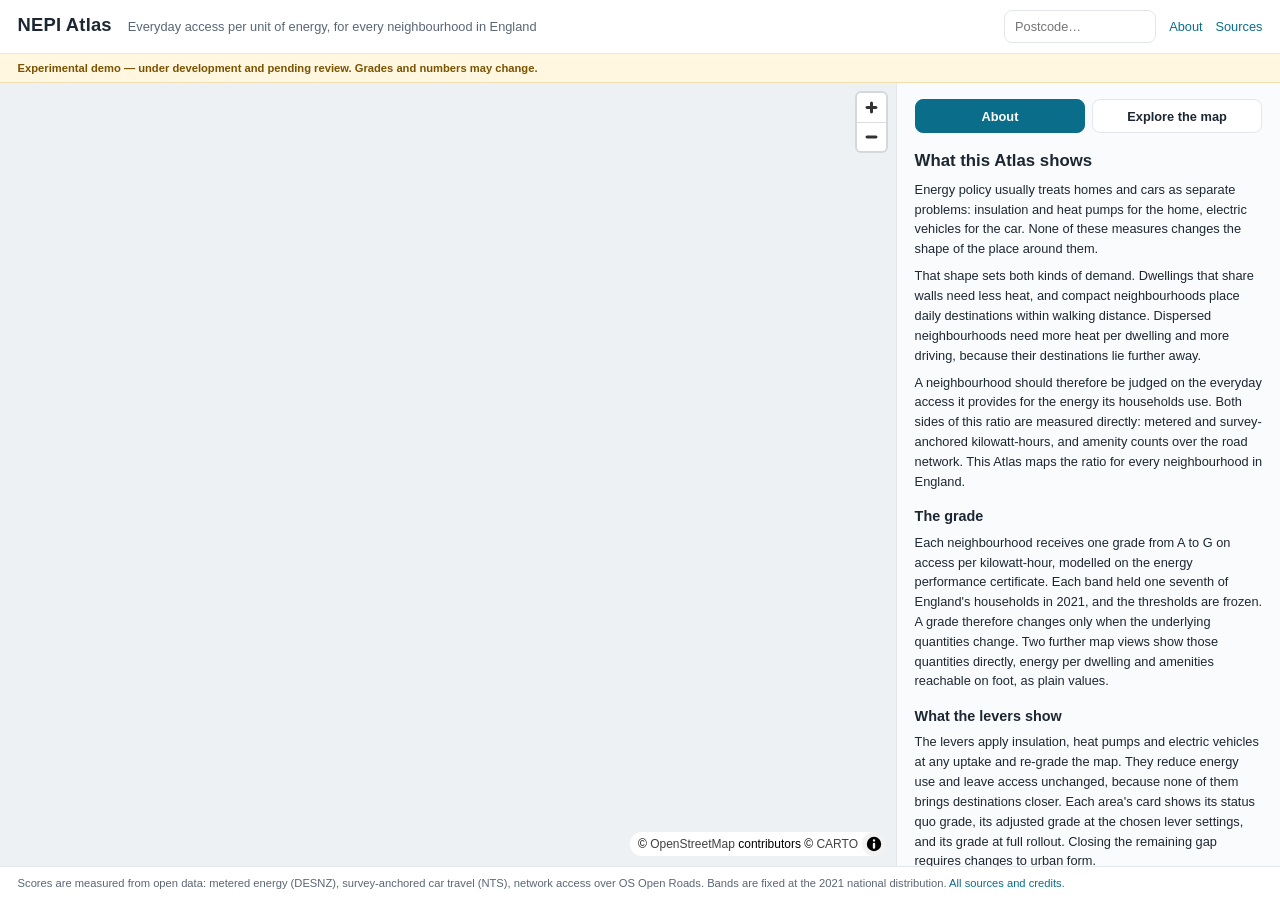
==== site/index.html @ 6de77045 "Rename docs/ to site/; update path references" ====
<!doctype html>
<html lang="en">
<head>
<meta charset="utf-8">
<meta name="viewport" content="width=device-width, initial-scale=1">
<!-- Soft-launch guard: remove at full launch (dissemination/launch_checklist.md) -->
<meta name="robots" content="noindex">
<title>NEPI Atlas — the energy productivity of England's neighbourhoods</title>
<link rel="stylesheet" href="vendor/maplibre-gl.css">
<link rel="stylesheet" href="style.css?v=7">
</head>
<body>
<header>
  <h1>NEPI Atlas</h1>
  <p class="tagline">Everyday access per unit of energy, for every neighbourhood in England</p>
  <nav>
    <input id="search" type="search" placeholder="Postcode…" autocomplete="postal-code" spellcheck="false">
    <a href="about.html" id="nav-about">About</a>
    <a href="sources.html">Sources</a>
  </nav>
</header>
<div class="banner">Experimental demo — under development and pending review. Grades and numbers may change.</div>

<main>
  <div id="map"></div>

  <aside id="panel">
    <div id="panel-tabs">
      <button data-mode="about">About</button>
      <button data-mode="explore">Explore the map</button>
    </div>
    <section id="aboutpane" hidden></section>
    <details id="intro" open>
      <summary>How to read this map</summary>
      <p>Every neighbourhood is graded from <b>A to G</b> on access per kilowatt-hour, the everyday access it provides for the energy its households use. Each band held one seventh of England's households in 2021, and the thresholds are frozen, so a grade changes only when the underlying quantities change.</p>
      <p>Click any area to see its grade and the quantities behind it. The levers apply insulation, heat pumps and electric vehicles at any uptake and re-grade the map. They change only energy use; access stays the same, because the levers do not move any destinations.</p>
    </details>
    <section id="national">
      <h2>England</h2>
      <p id="headline"></p>
      <div class="statrow">
        <div class="stat"><span id="n-median"></span><small id="n-median-sub"></small><label>median grade</label></div>
        <div class="stat"><span id="n-energy"></span><small id="n-energy-sub"></small><label>annual energy, homes + cars</label></div>
        <div class="stat stat-good"><span id="n-saving"></span><small id="n-saving-sub"></small><label>annual saving per household</label></div>
        <div class="stat stat-bad" title="Energy per household in detached-dominant areas against flat-dominant areas, at the current lever settings"><span id="n-lockin"></span><small id="n-lockin-sub"></small><label>annual morphological penalty per household</label></div>
      </div>
      <p class="note">All four tiles follow the lever settings below.</p>
      <h3>Rate letters, share of households</h3>
      <div class="bar" id="bar-current" title="Current"></div>
      <div class="bar" id="bar-potential" title="Full deployment"></div>
      <p class="barnote">Top: status quo. Bottom: full deployment of insulation, heat pumps and electric vehicles. Access does not change in either case.</p>
    </section>

    <section id="controls">
      <h3>Map view</h3>
      <div class="metrics">
        <button data-metric="rate" class="on">Rate</button>
        <button data-metric="energy">Energy</button>
        <button data-metric="access">Access</button>
      </div>
      <p class="note" id="viewdesc"></p>
      <div id="legend"></div>
      <p class="note legendnote" id="legendnote"></p>
      <div id="levers">
        <h3>Technology levers</h3>
        <label>Insulation <output id="o-uf">0%</output>
          <input type="range" id="uf" min="0" max="100" value="0"></label>
        <label>Heat pumps <output id="o-uh">0%</output>
          <input type="range" id="uh" min="0" max="100" value="0"></label>
        <label>Electric vehicles <output id="o-uv">0%</output>
          <input type="range" id="uv" min="0" max="100" value="0"></label>
        <div class="presets">
          <button data-preset="0,0,0">Today</button>
          <button data-preset="50,50,75">CCC 2040</button>
          <button data-preset="100,100,100">Full rollout</button>
        </div>
      </div>
    </section>

    <section id="card" hidden></section>
  </aside>
</main>

<footer>
  <p>Scores are measured from open data: metered energy (DESNZ), survey-anchored car travel (NTS), network access over OS Open Roads. Bands are fixed at the 2021 national distribution. <a href="sources.html">All sources and credits</a>.</p>
</footer>

<script src="vendor/maplibre-gl.js"></script>
<script src="vendor/pmtiles.js"></script>
<script src="app.js?v=18"></script>
</body>
</html>
---- site/vendor/maplibre-gl.css ----
.maplibregl-map{font:12px/20px Helvetica Neue,Arial,Helvetica,sans-serif;overflow:hidden;position:relative;-webkit-tap-highlight-color:rgb(0 0 0/0)}.maplibregl-canvas{left:0;position:absolute;top:0}.maplibregl-map:fullscreen{height:100%;width:100%}.maplibregl-ctrl-group button.maplibregl-ctrl-compass{touch-action:none}.maplibregl-canvas-container.maplibregl-interactive,.maplibregl-ctrl-group button.maplibregl-ctrl-compass{cursor:grab;-webkit-user-select:none;-moz-user-select:none;user-select:none}.maplibregl-canvas-container.maplibregl-interactive.maplibregl-track-pointer{cursor:pointer}.maplibregl-canvas-container.maplibregl-interactive:active,.maplibregl-ctrl-group button.maplibregl-ctrl-compass:active{cursor:grabbing}.maplibregl-canvas-container.maplibregl-touch-zoom-rotate,.maplibregl-canvas-container.maplibregl-touch-zoom-rotate .maplibregl-canvas{touch-action:pan-x pan-y}.maplibregl-canvas-container.maplibregl-touch-drag-pan,.maplibregl-canvas-container.maplibregl-touch-drag-pan .maplibregl-canvas{touch-action:pinch-zoom}.maplibregl-canvas-container.maplibregl-touch-zoom-rotate.maplibregl-touch-drag-pan,.maplibregl-canvas-container.maplibregl-touch-zoom-rotate.maplibregl-touch-drag-pan .maplibregl-canvas{touch-action:none}.maplibregl-canvas-container.maplibregl-touch-drag-pan.maplibregl-cooperative-gestures,.maplibregl-canvas-container.maplibregl-touch-drag-pan.maplibregl-cooperative-gestures .maplibregl-canvas{touch-action:pan-x pan-y}.maplibregl-ctrl-bottom-left,.maplibregl-ctrl-bottom-right,.maplibregl-ctrl-top-left,.maplibregl-ctrl-top-right{pointer-events:none;position:absolute;z-index:2}.maplibregl-ctrl-top-left{left:0;top:0}.maplibregl-ctrl-top-right{right:0;top:0}.maplibregl-ctrl-bottom-left{bottom:0;left:0}.maplibregl-ctrl-bottom-right{bottom:0;right:0}.maplibregl-ctrl{clear:both;pointer-events:auto;transform:translate(0)}.maplibregl-ctrl-top-left .maplibregl-ctrl{float:left;margin:10px 0 0 10px}.maplibregl-ctrl-top-right .maplibregl-ctrl{float:right;margin:10px 10px 0 0}.maplibregl-ctrl-bottom-left .maplibregl-ctrl{float:left;margin:0 0 10px 10px}.maplibregl-ctrl-bottom-right .maplibregl-ctrl{float:right;margin:0 10px 10px 0}.maplibregl-ctrl-group{background:#fff;border-radius:4px}.maplibregl-ctrl-group:not(:empty){box-shadow:0 0 0 2px rgba(0,0,0,.1)}@media (forced-colors:active){.maplibregl-ctrl-group:not(:empty){box-shadow:0 0 0 2px ButtonText}}.maplibregl-ctrl-group button{background-color:transparent;border:0;box-sizing:border-box;cursor:pointer;display:block;height:29px;outline:none;padding:0;width:29px}.maplibregl-ctrl-group button+button{border-top:1px solid #ddd}.maplibregl-ctrl button .maplibregl-ctrl-icon{background-position:50%;background-repeat:no-repeat;display:block;height:100%;width:100%}@media (forced-colors:active){.maplibregl-ctrl-icon{background-color:transparent}.maplibregl-ctrl-group button+button{border-top:1px solid ButtonText}}.maplibregl-ctrl button::-moz-focus-inner{border:0;padding:0}.maplibregl-ctrl-attrib-button:focus,.maplibregl-ctrl-group button:focus{box-shadow:0 0 2px 2px #0096ff}.maplibregl-ctrl button:disabled{cursor:not-allowed}.maplibregl-ctrl button:disabled .maplibregl-ctrl-icon{opacity:.25}.maplibregl-ctrl button:not(:disabled):hover{background-color:rgb(0 0 0/5%)}.maplibregl-ctrl-group button:focus:focus-visible{box-shadow:0 0 2px 2px #0096ff}.maplibregl-ctrl-group button:focus:not(:focus-visible){box-shadow:none}.maplibregl-ctrl-group button:focus:first-child{border-radius:4px 4px 0 0}.maplibregl-ctrl-group button:focus:last-child{border-radius:0 0 4px 4px}.maplibregl-ctrl-group button:focus:only-child{border-radius:inherit}.maplibregl-ctrl button.maplibregl-ctrl-zoom-out .maplibregl-ctrl-icon{background-image:url("data:image/svg+xml;charset=utf-8,%3Csvg xmlns='http://www.w3.org/2000/svg' width='29' height='29' fill='%23333' viewBox='0 0 29 29'%3E%3Cpath d='M10 13c-.75 0-1.5.75-1.5 1.5S9.25 16 10 16h9c.75 0 1.5-.75 1.5-1.5S19.75 13 19 13z'/%3E%3C/svg%3E")}.maplibregl-ctrl button.maplibregl-ctrl-zoom-in .maplibregl-ctrl-icon{background-image:url("data:image/svg+xml;charset=utf-8,%3Csvg xmlns='http://www.w3.org/2000/svg' width='29' height='29' fill='%23333' viewBox='0 0 29 29'%3E%3Cpath d='M14.5 8.5c-.75 0-1.5.75-1.5 1.5v3h-3c-.75 0-1.5.75-1.5 1.5S9.25 16 10 16h3v3c0 .75.75 1.5 1.5 1.5S16 19.75 16 19v-3h3c.75 0 1.5-.75 1.5-1.5S19.75 13 19 13h-3v-3c0-.75-.75-1.5-1.5-1.5'/%3E%3C/svg%3E")}@media (forced-colors:active){.maplibregl-ctrl button.maplibregl-ctrl-zoom-out .maplibregl-ctrl-icon{background-image:url("data:image/svg+xml;charset=utf-8,%3Csvg xmlns='http://www.w3.org/2000/svg' width='29' height='29' fill='%23fff' viewBox='0 0 29 29'%3E%3Cpath d='M10 13c-.75 0-1.5.75-1.5 1.5S9.25 16 10 16h9c.75 0 1.5-.75 1.5-1.5S19.75 13 19 13z'/%3E%3C/svg%3E")}.maplibregl-ctrl button.maplibregl-ctrl-zoom-in .maplibregl-ctrl-icon{background-image:url("data:image/svg+xml;charset=utf-8,%3Csvg xmlns='http://www.w3.org/2000/svg' width='29' height='29' fill='%23fff' viewBox='0 0 29 29'%3E%3Cpath d='M14.5 8.5c-.75 0-1.5.75-1.5 1.5v3h-3c-.75 0-1.5.75-1.5 1.5S9.25 16 10 16h3v3c0 .75.75 1.5 1.5 1.5S16 19.75 16 19v-3h3c.75 0 1.5-.75 1.5-1.5S19.75 13 19 13h-3v-3c0-.75-.75-1.5-1.5-1.5'/%3E%3C/svg%3E")}}@media (forced-colors:active) and (prefers-color-scheme:light){.maplibregl-ctrl button.maplibregl-ctrl-zoom-out .maplibregl-ctrl-icon{background-image:url("data:image/svg+xml;charset=utf-8,%3Csvg xmlns='http://www.w3.org/2000/svg' width='29' height='29' viewBox='0 0 29 29'%3E%3Cpath d='M10 13c-.75 0-1.5.75-1.5 1.5S9.25 16 10 16h9c.75 0 1.5-.75 1.5-1.5S19.75 13 19 13z'/%3E%3C/svg%3E")}.maplibregl-ctrl button.maplibregl-ctrl-zoom-in .maplibregl-ctrl-icon{background-image:url("data:image/svg+xml;charset=utf-8,%3Csvg xmlns='http://www.w3.org/2000/svg' width='29' height='29' viewBox='0 0 29 29'%3E%3Cpath d='M14.5 8.5c-.75 0-1.5.75-1.5 1.5v3h-3c-.75 0-1.5.75-1.5 1.5S9.25 16 10 16h3v3c0 .75.75 1.5 1.5 1.5S16 19.75 16 19v-3h3c.75 0 1.5-.75 1.5-1.5S19.75 13 19 13h-3v-3c0-.75-.75-1.5-1.5-1.5'/%3E%3C/svg%3E")}}.maplibregl-ctrl button.maplibregl-ctrl-fullscreen .maplibregl-ctrl-icon{background-image:url("data:image/svg+xml;charset=utf-8,%3Csvg xmlns='http://www.w3.org/2000/svg' width='29' height='29' fill='%23333' viewBox='0 0 29 29'%3E%3Cpath d='M24 16v5.5c0 1.75-.75 2.5-2.5 2.5H16v-1l3-1.5-4-5.5 1-1 5.5 4 1.5-3zM6 16l1.5 3 5.5-4 1 1-4 5.5 3 1.5v1H7.5C5.75 24 5 23.25 5 21.5V16zm7-11v1l-3 1.5 4 5.5-1 1-5.5-4L6 13H5V7.5C5 5.75 5.75 5 7.5 5zm11 2.5c0-1.75-.75-2.5-2.5-2.5H16v1l3 1.5-4 5.5 1 1 5.5-4 1.5 3h1z'/%3E%3C/svg%3E")}.maplibregl-ctrl button.maplibregl-ctrl-shrink .maplibregl-ctrl-icon{background-image:url("data:image/svg+xml;charset=utf-8,%3Csvg xmlns='http://www.w3.org/2000/svg' width='29' height='29' viewBox='0 0 29 29'%3E%3Cpath d='M18.5 16c-1.75 0-2.5.75-2.5 2.5V24h1l1.5-3 5.5 4 1-1-4-5.5 3-1.5v-1zM13 18.5c0-1.75-.75-2.5-2.5-2.5H5v1l3 1.5L4 24l1 1 5.5-4 1.5 3h1zm3-8c0 1.75.75 2.5 2.5 2.5H24v-1l-3-1.5L25 5l-1-1-5.5 4L17 5h-1zM10.5 13c1.75 0 2.5-.75 2.5-2.5V5h-1l-1.5 3L5 4 4 5l4 5.5L5 12v1z'/%3E%3C/svg%3E")}@media (forced-colors:active){.maplibregl-ctrl button.maplibregl-ctrl-fullscreen .maplibregl-ctrl-icon{background-image:url("data:image/svg+xml;charset=utf-8,%3Csvg xmlns='http://www.w3.org/2000/svg' width='29' height='29' fill='%23fff' viewBox='0 0 29 29'%3E%3Cpath d='M24 16v5.5c0 1.75-.75 2.5-2.5 2.5H16v-1l3-1.5-4-5.5 1-1 5.5 4 1.5-3zM6 16l1.5 3 5.5-4 1 1-4 5.5 3 1.5v1H7.5C5.75 24 5 23.25 5 21.5V16zm7-11v1l-3 1.5 4 5.5-1 1-5.5-4L6 13H5V7.5C5 5.75 5.75 5 7.5 5zm11 2.5c0-1.75-.75-2.5-2.5-2.5H16v1l3 1.5-4 5.5 1 1 5.5-4 1.5 3h1z'/%3E%3C/svg%3E")}.maplibregl-ctrl button.maplibregl-ctrl-shrink .maplibregl-ctrl-icon{background-image:url("data:image/svg+xml;charset=utf-8,%3Csvg xmlns='http://www.w3.org/2000/svg' width='29' height='29' fill='%23fff' viewBox='0 0 29 29'%3E%3Cpath d='M18.5 16c-1.75 0-2.5.75-2.5 2.5V24h1l1.5-3 5.5 4 1-1-4-5.5 3-1.5v-1zM13 18.5c0-1.75-.75-2.5-2.5-2.5H5v1l3 1.5L4 24l1 1 5.5-4 1.5 3h1zm3-8c0 1.75.75 2.5 2.5 2.5H24v-1l-3-1.5L25 5l-1-1-5.5 4L17 5h-1zM10.5 13c1.75 0 2.5-.75 2.5-2.5V5h-1l-1.5 3L5 4 4 5l4 5.5L5 12v1z'/%3E%3C/svg%3E")}}@media (forced-colors:active) and (prefers-color-scheme:light){.maplibregl-ctrl button.maplibregl-ctrl-fullscreen .maplibregl-ctrl-icon{background-image:url("data:image/svg+xml;charset=utf-8,%3Csvg xmlns='http://www.w3.org/2000/svg' width='29' height='29' viewBox='0 0 29 29'%3E%3Cpath d='M24 16v5.5c0 1.75-.75 2.5-2.5 2.5H16v-1l3-1.5-4-5.5 1-1 5.5 4 1.5-3zM6 16l1.5 3 5.5-4 1 1-4 5.5 3 1.5v1H7.5C5.75 24 5 23.25 5 21.5V16zm7-11v1l-3 1.5 4 5.5-1 1-5.5-4L6 13H5V7.5C5 5.75 5.75 5 7.5 5zm11 2.5c0-1.75-.75-2.5-2.5-2.5H16v1l3 1.5-4 5.5 1 1 5.5-4 1.5 3h1z'/%3E%3C/svg%3E")}.maplibregl-ctrl button.maplibregl-ctrl-shrink .maplibregl-ctrl-icon{background-image:url("data:image/svg+xml;charset=utf-8,%3Csvg xmlns='http://www.w3.org/2000/svg' width='29' height='29' viewBox='0 0 29 29'%3E%3Cpath d='M18.5 16c-1.75 0-2.5.75-2.5 2.5V24h1l1.5-3 5.5 4 1-1-4-5.5 3-1.5v-1zM13 18.5c0-1.75-.75-2.5-2.5-2.5H5v1l3 1.5L4 24l1 1 5.5-4 1.5 3h1zm3-8c0 1.75.75 2.5 2.5 2.5H24v-1l-3-1.5L25 5l-1-1-5.5 4L17 5h-1zM10.5 13c1.75 0 2.5-.75 2.5-2.5V5h-1l-1.5 3L5 4 4 5l4 5.5L5 12v1z'/%3E%3C/svg%3E")}}.maplibregl-ctrl button.maplibregl-ctrl-compass .maplibregl-ctrl-icon{background-image:url("data:image/svg+xml;charset=utf-8,%3Csvg xmlns='http://www.w3.org/2000/svg' width='29' height='29' fill='%23333' viewBox='0 0 29 29'%3E%3Cpath d='m10.5 14 4-8 4 8z'/%3E%3Cpath fill='%23ccc' d='m10.5 16 4 8 4-8z'/%3E%3C/svg%3E")}@media (forced-colors:active){.maplibregl-ctrl button.maplibregl-ctrl-compass .maplibregl-ctrl-icon{background-image:url("data:image/svg+xml;charset=utf-8,%3Csvg xmlns='http://www.w3.org/2000/svg' width='29' height='29' fill='%23fff' viewBox='0 0 29 29'%3E%3Cpath d='m10.5 14 4-8 4 8z'/%3E%3Cpath fill='%23ccc' d='m10.5 16 4 8 4-8z'/%3E%3C/svg%3E")}}@media (forced-colors:active) and (prefers-color-scheme:light){.maplibregl-ctrl button.maplibregl-ctrl-compass .maplibregl-ctrl-icon{background-image:url("data:image/svg+xml;charset=utf-8,%3Csvg xmlns='http://www.w3.org/2000/svg' width='29' height='29' viewBox='0 0 29 29'%3E%3Cpath d='m10.5 14 4-8 4 8z'/%3E%3Cpath fill='%23ccc' d='m10.5 16 4 8 4-8z'/%3E%3C/svg%3E")}}.maplibregl-ctrl button.maplibregl-ctrl-terrain .maplibregl-ctrl-icon{background-image:url("data:image/svg+xml;charset=utf-8,%3Csvg xmlns='http://www.w3.org/2000/svg' width='22' height='22' fill='%23333' viewBox='0 0 22 22'%3E%3Cpath d='m1.754 13.406 4.453-4.851 3.09 3.09 3.281 3.277.969-.969-3.309-3.312 3.844-4.121 6.148 6.886h1.082v-.855l-7.207-8.07-4.84 5.187L6.169 6.57l-5.48 5.965v.871ZM.688 16.844h20.625v1.375H.688Zm0 0'/%3E%3C/svg%3E")}.maplibregl-ctrl button.maplibregl-ctrl-terrain-enabled .maplibregl-ctrl-icon{background-image:url("data:image/svg+xml;charset=utf-8,%3Csvg xmlns='http://www.w3.org/2000/svg' width='22' height='22' fill='%2333b5e5' viewBox='0 0 22 22'%3E%3Cpath d='m1.754 13.406 4.453-4.851 3.09 3.09 3.281 3.277.969-.969-3.309-3.312 3.844-4.121 6.148 6.886h1.082v-.855l-7.207-8.07-4.84 5.187L6.169 6.57l-5.48 5.965v.871ZM.688 16.844h20.625v1.375H.688Zm0 0'/%3E%3C/svg%3E")}.maplibregl-ctrl button.maplibregl-ctrl-geolocate .maplibregl-ctrl-icon{background-image:url("data:image/svg+xml;charset=utf-8,%3Csvg xmlns='http://www.w3.org/2000/svg' width='29' height='29' fill='%23333' viewBox='0 0 20 20'%3E%3Cpath d='M10 4C9 4 9 5 9 5v.1A5 5 0 0 0 5.1 9H5s-1 0-1 1 1 1 1 1h.1A5 5 0 0 0 9 14.9v.1s0 1 1 1 1-1 1-1v-.1a5 5 0 0 0 3.9-3.9h.1s1 0 1-1-1-1-1-1h-.1A5 5 0 0 0 11 5.1V5s0-1-1-1m0 2.5a3.5 3.5 0 1 1 0 7 3.5 3.5 0 1 1 0-7'/%3E%3Ccircle cx='10' cy='10' r='2'/%3E%3C/svg%3E")}.maplibregl-ctrl button.maplibregl-ctrl-geolocate:disabled .maplibregl-ctrl-icon{background-image:url("data:image/svg+xml;charset=utf-8,%3Csvg xmlns='http://www.w3.org/2000/svg' width='29' height='29' fill='%23aaa' viewBox='0 0 20 20'%3E%3Cpath d='M10 4C9 4 9 5 9 5v.1A5 5 0 0 0 5.1 9H5s-1 0-1 1 1 1 1 1h.1A5 5 0 0 0 9 14.9v.1s0 1 1 1 1-1 1-1v-.1a5 5 0 0 0 3.9-3.9h.1s1 0 1-1-1-1-1-1h-.1A5 5 0 0 0 11 5.1V5s0-1-1-1m0 2.5a3.5 3.5 0 1 1 0 7 3.5 3.5 0 1 1 0-7'/%3E%3Ccircle cx='10' cy='10' r='2'/%3E%3Cpath fill='red' d='m14 5 1 1-9 9-1-1z'/%3E%3C/svg%3E")}.maplibregl-ctrl button.maplibregl-ctrl-geolocate.maplibregl-ctrl-geolocate-active .maplibregl-ctrl-icon{background-image:url("data:image/svg+xml;charset=utf-8,%3Csvg xmlns='http://www.w3.org/2000/svg' width='29' height='29' fill='%2333b5e5' viewBox='0 0 20 20'%3E%3Cpath d='M10 4C9 4 9 5 9 5v.1A5 5 0 0 0 5.1 9H5s-1 0-1 1 1 1 1 1h.1A5 5 0 0 0 9 14.9v.1s0 1 1 1 1-1 1-1v-.1a5 5 0 0 0 3.9-3.9h.1s1 0 1-1-1-1-1-1h-.1A5 5 0 0 0 11 5.1V5s0-1-1-1m0 2.5a3.5 3.5 0 1 1 0 7 3.5 3.5 0 1 1 0-7'/%3E%3Ccircle cx='10' cy='10' r='2'/%3E%3C/svg%3E")}.maplibregl-ctrl button.maplibregl-ctrl-geolocate.maplibregl-ctrl-geolocate-active-error .maplibregl-ctrl-icon{background-image:url("data:image/svg+xml;charset=utf-8,%3Csvg xmlns='http://www.w3.org/2000/svg' width='29' height='29' fill='%23e58978' viewBox='0 0 20 20'%3E%3Cpath d='M10 4C9 4 9 5 9 5v.1A5 5 0 0 0 5.1 9H5s-1 0-1 1 1 1 1 1h.1A5 5 0 0 0 9 14.9v.1s0 1 1 1 1-1 1-1v-.1a5 5 0 0 0 3.9-3.9h.1s1 0 1-1-1-1-1-1h-.1A5 5 0 0 0 11 5.1V5s0-1-1-1m0 2.5a3.5 3.5 0 1 1 0 7 3.5 3.5 0 1 1 0-7'/%3E%3Ccircle cx='10' cy='10' r='2'/%3E%3C/svg%3E")}.maplibregl-ctrl button.maplibregl-ctrl-geolocate.maplibregl-ctrl-geolocate-background .maplibregl-ctrl-icon{background-image:url("data:image/svg+xml;charset=utf-8,%3Csvg xmlns='http://www.w3.org/2000/svg' width='29' height='29' fill='%2333b5e5' viewBox='0 0 20 20'%3E%3Cpath d='M10 4C9 4 9 5 9 5v.1A5 5 0 0 0 5.1 9H5s-1 0-1 1 1 1 1 1h.1A5 5 0 0 0 9 14.9v.1s0 1 1 1 1-1 1-1v-.1a5 5 0 0 0 3.9-3.9h.1s1 0 1-1-1-1-1-1h-.1A5 5 0 0 0 11 5.1V5s0-1-1-1m0 2.5a3.5 3.5 0 1 1 0 7 3.5 3.5 0 1 1 0-7'/%3E%3C/svg%3E")}.maplibregl-ctrl button.maplibregl-ctrl-geolocate.maplibregl-ctrl-geolocate-background-error .maplibregl-ctrl-icon{background-image:url("data:image/svg+xml;charset=utf-8,%3Csvg xmlns='http://www.w3.org/2000/svg' width='29' height='29' fill='%23e54e33' viewBox='0 0 20 20'%3E%3Cpath d='M10 4C9 4 9 5 9 5v.1A5 5 0 0 0 5.1 9H5s-1 0-1 1 1 1 1 1h.1A5 5 0 0 0 9 14.9v.1s0 1 1 1 1-1 1-1v-.1a5 5 0 0 0 3.9-3.9h.1s1 0 1-1-1-1-1-1h-.1A5 5 0 0 0 11 5.1V5s0-1-1-1m0 2.5a3.5 3.5 0 1 1 0 7 3.5 3.5 0 1 1 0-7'/%3E%3C/svg%3E")}.maplibregl-ctrl button.maplibregl-ctrl-geolocate.maplibregl-ctrl-geolocate-waiting .maplibregl-ctrl-icon{animation:maplibregl-spin 2s linear infinite}@media (forced-colors:active){.maplibregl-ctrl button.maplibregl-ctrl-geolocate .maplibregl-ctrl-icon{background-image:url("data:image/svg+xml;charset=utf-8,%3Csvg xmlns='http://www.w3.org/2000/svg' width='29' height='29' fill='%23fff' viewBox='0 0 20 20'%3E%3Cpath d='M10 4C9 4 9 5 9 5v.1A5 5 0 0 0 5.1 9H5s-1 0-1 1 1 1 1 1h.1A5 5 0 0 0 9 14.9v.1s0 1 1 1 1-1 1-1v-.1a5 5 0 0 0 3.9-3.9h.1s1 0 1-1-1-1-1-1h-.1A5 5 0 0 0 11 5.1V5s0-1-1-1m0 2.5a3.5 3.5 0 1 1 0 7 3.5 3.5 0 1 1 0-7'/%3E%3Ccircle cx='10' cy='10' r='2'/%3E%3C/svg%3E")}.maplibregl-ctrl button.maplibregl-ctrl-geolocate:disabled .maplibregl-ctrl-icon{background-image:url("data:image/svg+xml;charset=utf-8,%3Csvg xmlns='http://www.w3.org/2000/svg' width='29' height='29' fill='%23999' viewBox='0 0 20 20'%3E%3Cpath d='M10 4C9 4 9 5 9 5v.1A5 5 0 0 0 5.1 9H5s-1 0-1 1 1 1 1 1h.1A5 5 0 0 0 9 14.9v.1s0 1 1 1 1-1 1-1v-.1a5 5 0 0 0 3.9-3.9h.1s1 0 1-1-1-1-1-1h-.1A5 5 0 0 0 11 5.1V5s0-1-1-1m0 2.5a3.5 3.5 0 1 1 0 7 3.5 3.5 0 1 1 0-7'/%3E%3Ccircle cx='10' cy='10' r='2'/%3E%3Cpath fill='red' d='m14 5 1 1-9 9-1-1z'/%3E%3C/svg%3E")}.maplibregl-ctrl button.maplibregl-ctrl-geolocate.maplibregl-ctrl-geolocate-active .maplibregl-ctrl-icon{background-image:url("data:image/svg+xml;charset=utf-8,%3Csvg xmlns='http://www.w3.org/2000/svg' width='29' height='29' fill='%2333b5e5' viewBox='0 0 20 20'%3E%3Cpath d='M10 4C9 4 9 5 9 5v.1A5 5 0 0 0 5.1 9H5s-1 0-1 1 1 1 1 1h.1A5 5 0 0 0 9 14.9v.1s0 1 1 1 1-1 1-1v-.1a5 5 0 0 0 3.9-3.9h.1s1 0 1-1-1-1-1-1h-.1A5 5 0 0 0 11 5.1V5s0-1-1-1m0 2.5a3.5 3.5 0 1 1 0 7 3.5 3.5 0 1 1 0-7'/%3E%3Ccircle cx='10' cy='10' r='2'/%3E%3C/svg%3E")}.maplibregl-ctrl button.maplibregl-ctrl-geolocate.maplibregl-ctrl-geolocate-active-error .maplibregl-ctrl-icon{background-image:url("data:image/svg+xml;charset=utf-8,%3Csvg xmlns='http://www.w3.org/2000/svg' width='29' height='29' fill='%23e58978' viewBox='0 0 20 20'%3E%3Cpath d='M10 4C9 4 9 5 9 5v.1A5 5 0 0 0 5.1 9H5s-1 0-1 1 1 1 1 1h.1A5 5 0 0 0 9 14.9v.1s0 1 1 1 1-1 1-1v-.1a5 5 0 0 0 3.9-3.9h.1s1 0 1-1-1-1-1-1h-.1A5 5 0 0 0 11 5.1V5s0-1-1-1m0 2.5a3.5 3.5 0 1 1 0 7 3.5 3.5 0 1 1 0-7'/%3E%3Ccircle cx='10' cy='10' r='2'/%3E%3C/svg%3E")}.maplibregl-ctrl button.maplibregl-ctrl-geolocate.maplibregl-ctrl-geolocate-background .maplibregl-ctrl-icon{background-image:url("data:image/svg+xml;charset=utf-8,%3Csvg xmlns='http://www.w3.org/2000/svg' width='29' height='29' fill='%2333b5e5' viewBox='0 0 20 20'%3E%3Cpath d='M10 4C9 4 9 5 9 5v.1A5 5 0 0 0 5.1 9H5s-1 0-1 1 1 1 1 1h.1A5 5 0 0 0 9 14.9v.1s0 1 1 1 1-1 1-1v-.1a5 5 0 0 0 3.9-3.9h.1s1 0 1-1-1-1-1-1h-.1A5 5 0 0 0 11 5.1V5s0-1-1-1m0 2.5a3.5 3.5 0 1 1 0 7 3.5 3.5 0 1 1 0-7'/%3E%3C/svg%3E")}.maplibregl-ctrl button.maplibregl-ctrl-geolocate.maplibregl-ctrl-geolocate-background-error .maplibregl-ctrl-icon{background-image:url("data:image/svg+xml;charset=utf-8,%3Csvg xmlns='http://www.w3.org/2000/svg' width='29' height='29' fill='%23e54e33' viewBox='0 0 20 20'%3E%3Cpath d='M10 4C9 4 9 5 9 5v.1A5 5 0 0 0 5.1 9H5s-1 0-1 1 1 1 1 1h.1A5 5 0 0 0 9 14.9v.1s0 1 1 1 1-1 1-1v-.1a5 5 0 0 0 3.9-3.9h.1s1 0 1-1-1-1-1-1h-.1A5 5 0 0 0 11 5.1V5s0-1-1-1m0 2.5a3.5 3.5 0 1 1 0 7 3.5 3.5 0 1 1 0-7'/%3E%3C/svg%3E")}}@media (forced-colors:active) and (prefers-color-scheme:light){.maplibregl-ctrl button.maplibregl-ctrl-geolocate .maplibregl-ctrl-icon{background-image:url("data:image/svg+xml;charset=utf-8,%3Csvg xmlns='http://www.w3.org/2000/svg' width='29' height='29' viewBox='0 0 20 20'%3E%3Cpath d='M10 4C9 4 9 5 9 5v.1A5 5 0 0 0 5.1 9H5s-1 0-1 1 1 1 1 1h.1A5 5 0 0 0 9 14.9v.1s0 1 1 1 1-1 1-1v-.1a5 5 0 0 0 3.9-3.9h.1s1 0 1-1-1-1-1-1h-.1A5 5 0 0 0 11 5.1V5s0-1-1-1m0 2.5a3.5 3.5 0 1 1 0 7 3.5 3.5 0 1 1 0-7'/%3E%3Ccircle cx='10' cy='10' r='2'/%3E%3C/svg%3E")}.maplibregl-ctrl button.maplibregl-ctrl-geolocate:disabled .maplibregl-ctrl-icon{background-image:url("data:image/svg+xml;charset=utf-8,%3Csvg xmlns='http://www.w3.org/2000/svg' width='29' height='29' fill='%23666' viewBox='0 0 20 20'%3E%3Cpath d='M10 4C9 4 9 5 9 5v.1A5 5 0 0 0 5.1 9H5s-1 0-1 1 1 1 1 1h.1A5 5 0 0 0 9 14.9v.1s0 1 1 1 1-1 1-1v-.1a5 5 0 0 0 3.9-3.9h.1s1 0 1-1-1-1-1-1h-.1A5 5 0 0 0 11 5.1V5s0-1-1-1m0 2.5a3.5 3.5 0 1 1 0 7 3.5 3.5 0 1 1 0-7'/%3E%3Ccircle cx='10' cy='10' r='2'/%3E%3Cpath fill='red' d='m14 5 1 1-9 9-1-1z'/%3E%3C/svg%3E")}}@keyframes maplibregl-spin{0%{transform:rotate(0deg)}to{transform:rotate(1turn)}}a.maplibregl-ctrl-logo{background-image:url("data:image/svg+xml;charset=utf-8,%3Csvg xmlns='http://www.w3.org/2000/svg' width='88' height='23' fill='none'%3E%3Cpath fill='%23000' fill-opacity='.4' fill-rule='evenodd' d='M17.408 16.796h-1.827l2.501-12.095h.198l3.324 6.533.988 2.19.988-2.19 3.258-6.533h.181l2.6 12.095h-1.81l-1.218-5.644-.362-1.71-.658 1.71-2.929 5.644h-.098l-2.914-5.644-.757-1.71-.345 1.71zm1.958-3.42-.726 3.663a1.255 1.255 0 0 1-1.232 1.011h-1.827a1.255 1.255 0 0 1-1.229-1.509l2.501-12.095a1.255 1.255 0 0 1 1.23-1.001h.197a1.25 1.25 0 0 1 1.12.685l3.19 6.273 3.125-6.263a1.25 1.25 0 0 1 1.123-.695h.181a1.255 1.255 0 0 1 1.227.991l1.443 6.71a5 5 0 0 1 .314-.787l.009-.016a4.6 4.6 0 0 1 1.777-1.887c.782-.46 1.668-.667 2.611-.667a4.6 4.6 0 0 1 1.7.32l.306.134c.21-.16.474-.256.759-.256h1.694a1.255 1.255 0 0 1 1.212.925 1.255 1.255 0 0 1 1.212-.925h1.711c.284 0 .545.094.755.252.613-.3 1.312-.45 2.075-.45 1.356 0 2.557.445 3.482 1.4q.47.48.763 1.064V4.701a1.255 1.255 0 0 1 1.255-1.255h1.86A1.255 1.255 0 0 1 54.44 4.7v9.194h2.217c.19 0 .37.043.532.118v-4.77c0-.356.147-.678.385-.906a2.42 2.42 0 0 1-.682-1.71c0-.665.267-1.253.735-1.7a2.45 2.45 0 0 1 1.722-.674 2.43 2.43 0 0 1 1.705.675q.318.302.504.683V4.7a1.255 1.255 0 0 1 1.255-1.255h1.744A1.255 1.255 0 0 1 65.812 4.7v3.335a4.8 4.8 0 0 1 1.526-.246c.938 0 1.817.214 2.59.69a4.47 4.47 0 0 1 1.67 1.743v-.98a1.255 1.255 0 0 1 1.256-1.256h1.777c.233 0 .451.064.639.174a3.4 3.4 0 0 1 1.567-.372c.346 0 .861.02 1.285.232a1.25 1.25 0 0 1 .689 1.004 4.7 4.7 0 0 1 .853-.588c.795-.44 1.675-.647 2.61-.647 1.385 0 2.65.39 3.525 1.396.836.938 1.168 2.173 1.168 3.528q-.001.515-.056 1.051a1.255 1.255 0 0 1-.947 1.09l.408.952a1.255 1.255 0 0 1-.477 1.552c-.418.268-.92.463-1.458.612-.613.171-1.304.244-2.049.244-1.06 0-2.043-.207-2.886-.698l-.015-.008c-.798-.48-1.419-1.135-1.818-1.963l-.004-.008a5.8 5.8 0 0 1-.548-2.512q0-.429.053-.843a1.3 1.3 0 0 1-.333-.086l-.166-.004c-.223 0-.426.062-.643.228-.03.024-.142.139-.142.59v3.883a1.255 1.255 0 0 1-1.256 1.256h-1.777a1.255 1.255 0 0 1-1.256-1.256V15.69l-.032.057a4.8 4.8 0 0 1-1.86 1.833 5.04 5.04 0 0 1-2.484.634 4.5 4.5 0 0 1-1.935-.424 1.25 1.25 0 0 1-.764.258h-1.71a1.255 1.255 0 0 1-1.256-1.255V7.687a2.4 2.4 0 0 1-.428.625c.253.23.412.561.412.93v7.553a1.255 1.255 0 0 1-1.256 1.255h-1.843a1.25 1.25 0 0 1-.894-.373c-.228.23-.544.373-.894.373H51.32a1.255 1.255 0 0 1-1.256-1.255v-1.251l-.061.117a4.7 4.7 0 0 1-1.782 1.884 4.77 4.77 0 0 1-2.485.67 5.6 5.6 0 0 1-1.485-.188l.009 2.764a1.255 1.255 0 0 1-1.255 1.259h-1.729a1.255 1.255 0 0 1-1.255-1.255v-3.537a1.255 1.255 0 0 1-1.167.793h-1.679a1.25 1.25 0 0 1-.77-.263 4.5 4.5 0 0 1-1.945.429c-.885 0-1.724-.21-2.495-.632l-.017-.01a5 5 0 0 1-1.081-.836 1.255 1.255 0 0 1-1.254 1.312h-1.81a1.255 1.255 0 0 1-1.228-.99l-.782-3.625-2.044 3.939a1.25 1.25 0 0 1-1.115.676h-.098a1.25 1.25 0 0 1-1.116-.68l-2.061-3.994zM35.92 16.63l.207-.114.223-.15q.493-.356.735-.785l.061-.118.033 1.332h1.678V9.242h-1.694l-.033 1.267q-.133-.329-.526-.658l-.032-.028a3.2 3.2 0 0 0-.668-.428l-.27-.12a3.3 3.3 0 0 0-1.235-.23q-1.136-.001-1.974.493a3.36 3.36 0 0 0-1.3 1.382q-.445.89-.444 2.074 0 1.2.51 2.107a3.8 3.8 0 0 0 1.382 1.381 3.9 3.9 0 0 0 1.893.477q.795 0 1.455-.33zm-2.789-5.38q-.576.675-.575 1.762 0 1.102.559 1.794.576.675 1.645.675a2.25 2.25 0 0 0 .934-.19 2.2 2.2 0 0 0 .468-.29l.178-.161a2.2 2.2 0 0 0 .397-.561q.244-.5.244-1.15v-.115q0-.708-.296-1.267l-.043-.077a2.2 2.2 0 0 0-.633-.709l-.13-.086-.047-.028a2.1 2.1 0 0 0-1.073-.285q-1.052 0-1.629.692zm2.316 2.706c.163-.17.28-.407.28-.83v-.114c0-.292-.06-.508-.15-.68a.96.96 0 0 0-.353-.389.85.85 0 0 0-.464-.127c-.4 0-.56.114-.664.239l-.01.012c-.148.174-.275.45-.275.945 0 .506.122.801.27.99.097.11.266.224.68.224.303 0 .504-.09.687-.269zm7.545 1.705a2.6 2.6 0 0 0 .331.423q.319.33.755.548l.173.074q.65.255 1.49.255 1.02 0 1.844-.493a3.45 3.45 0 0 0 1.316-1.4q.493-.904.493-2.089 0-1.909-.988-2.913-.988-1.02-2.584-1.02-.898 0-1.575.347a3 3 0 0 0-.415.262l-.199.166a3.4 3.4 0 0 0-.64.82V9.242h-1.712v11.553h1.729l-.017-5.134zm.53-1.138q.206.29.48.5l.155.11.053.034q.51.296 1.119.297 1.07 0 1.645-.675.577-.69.576-1.762 0-1.119-.576-1.777-.558-.675-1.645-.675-.435 0-.835.16a2 2 0 0 0-.284.136 2 2 0 0 0-.363.254 2.2 2.2 0 0 0-.46.569l-.082.162a2.6 2.6 0 0 0-.213 1.072v.115q0 .707.296 1.267l.135.211zm.964-.818a1.1 1.1 0 0 0 .367.385.94.94 0 0 0 .476.118c.423 0 .59-.117.687-.23.159-.194.28-.478.28-.95 0-.53-.133-.8-.266-.952l-.021-.025c-.078-.094-.231-.221-.68-.221a1 1 0 0 0-.503.135l-.012.007a.86.86 0 0 0-.335.343c-.073.133-.132.324-.132.614v.115a1.4 1.4 0 0 0 .14.66zm15.7-6.222q.347-.346.346-.856a1.05 1.05 0 0 0-.345-.79 1.18 1.18 0 0 0-.84-.329q-.51 0-.855.33a1.05 1.05 0 0 0-.346.79q0 .51.346.855.345.346.856.346.51 0 .839-.346zm4.337 9.314.033-1.332q.191.403.59.747l.098.081a4 4 0 0 0 .316.224l.223.122a3.2 3.2 0 0 0 1.44.322 3.8 3.8 0 0 0 1.875-.477 3.5 3.5 0 0 0 1.382-1.366q.527-.89.526-2.09 0-1.184-.444-2.073a3.24 3.24 0 0 0-1.283-1.399q-.823-.51-1.942-.51a3.5 3.5 0 0 0-1.527.344l-.086.043-.165.09a3 3 0 0 0-.33.214q-.432.315-.656.707a2 2 0 0 0-.099.198l.082-1.283V4.701h-1.744v12.095zm.473-2.509a2.5 2.5 0 0 0 .566.7q.117.098.245.18l.144.08a2.1 2.1 0 0 0 .975.232q1.07 0 1.645-.675.576-.69.576-1.778 0-1.102-.576-1.777-.56-.691-1.645-.692a2.2 2.2 0 0 0-1.015.235q-.22.113-.415.282l-.15.142a2.1 2.1 0 0 0-.42.594q-.223.479-.223 1.1v.115q0 .705.293 1.26zm2.616-.293c.157-.191.28-.479.28-.967 0-.51-.13-.79-.276-.961l-.021-.026c-.082-.1-.232-.225-.67-.225a.87.87 0 0 0-.681.279l-.012.011c-.154.155-.274.38-.274.807v.115c0 .285.057.499.144.669a1.1 1.1 0 0 0 .367.405c.137.082.28.123.455.123.423 0 .59-.118.686-.23zm8.266-3.013q.345-.13.724-.14l.069-.002q.493 0 .642.099l.247-1.794q-.196-.099-.717-.099a2.3 2.3 0 0 0-.545.063 2 2 0 0 0-.411.148 2.2 2.2 0 0 0-.4.249 2.5 2.5 0 0 0-.485.499 2.7 2.7 0 0 0-.32.581l-.05.137v-1.48h-1.778v7.553h1.777v-3.884q0-.546.159-.943a1.5 1.5 0 0 1 .466-.636 2.5 2.5 0 0 1 .399-.253 2 2 0 0 1 .224-.099zm9.784 2.656.05-.922q0-1.743-.856-2.698-.838-.97-2.584-.97-1.119-.001-2.007.493a3.46 3.46 0 0 0-1.4 1.382q-.493.906-.493 2.106 0 1.07.428 1.975.428.89 1.332 1.432.906.526 2.255.526.973 0 1.668-.185l.044-.012.135-.04q.613-.184.984-.421l-.542-1.267q-.3.162-.642.274l-.297.087q-.51.131-1.3.131-.954 0-1.497-.444a1.6 1.6 0 0 1-.192-.193q-.366-.44-.512-1.234l-.004-.021zm-5.427-1.256-.003.022h3.752v-.138q-.011-.727-.288-1.118a1 1 0 0 0-.156-.176q-.46-.428-1.316-.428-.986 0-1.494.604-.379.45-.494 1.234zm-27.053 2.77V4.7h-1.86v12.095h5.333V15.15zm7.103-5.908v7.553h-1.843V9.242h1.843z'/%3E%3Cpath fill='%23fff' d='m19.63 11.151-.757-1.71-.345 1.71-1.12 5.644h-1.827L18.083 4.7h.197l3.325 6.533.988 2.19.988-2.19L26.839 4.7h.181l2.6 12.095h-1.81l-1.218-5.644-.362-1.71-.658 1.71-2.93 5.644h-.098l-2.913-5.644zm14.836 5.81q-1.02 0-1.893-.478a3.8 3.8 0 0 1-1.381-1.382q-.51-.906-.51-2.106 0-1.185.444-2.074a3.36 3.36 0 0 1 1.3-1.382q.839-.494 1.974-.494a3.3 3.3 0 0 1 1.234.231 3.3 3.3 0 0 1 .97.575q.396.33.527.659l.033-1.267h1.694v7.553H37.18l-.033-1.332q-.279.593-1.02 1.053a3.17 3.17 0 0 1-1.662.444zm.296-1.482q.938 0 1.58-.642.642-.66.642-1.711v-.115q0-.708-.296-1.267a2.2 2.2 0 0 0-.807-.872 2.1 2.1 0 0 0-1.119-.313q-1.053 0-1.629.692-.575.675-.575 1.76 0 1.103.559 1.795.577.675 1.645.675zm6.521-6.237h1.711v1.4q.906-1.597 2.83-1.597 1.596 0 2.584 1.02.988 1.005.988 2.914 0 1.185-.493 2.09a3.46 3.46 0 0 1-1.316 1.399 3.5 3.5 0 0 1-1.844.493q-.954 0-1.662-.329a2.67 2.67 0 0 1-1.086-.97l.017 5.134h-1.728zm4.048 6.22q1.07 0 1.645-.674.577-.69.576-1.762 0-1.119-.576-1.777-.558-.675-1.645-.675-.592 0-1.12.296-.51.28-.822.823-.296.527-.296 1.234v.115q0 .708.296 1.267.313.543.823.855.51.296 1.119.297z'/%3E%3Cpath fill='%23e1e3e9' d='M51.325 4.7h1.86v10.45h3.473v1.646h-5.333zm7.12 4.542h1.843v7.553h-1.843zm.905-1.415a1.16 1.16 0 0 1-.856-.346 1.17 1.17 0 0 1-.346-.856 1.05 1.05 0 0 1 .346-.79q.346-.329.856-.329.494 0 .839.33a1.05 1.05 0 0 1 .345.79 1.16 1.16 0 0 1-.345.855q-.33.346-.84.346zm7.875 9.133a3.17 3.17 0 0 1-1.662-.444q-.723-.46-1.004-1.053l-.033 1.332h-1.71V4.701h1.743v4.657l-.082 1.283q.279-.658 1.086-1.119a3.5 3.5 0 0 1 1.778-.477q1.119 0 1.942.51a3.24 3.24 0 0 1 1.283 1.4q.445.888.444 2.072 0 1.201-.526 2.09a3.5 3.5 0 0 1-1.382 1.366 3.8 3.8 0 0 1-1.876.477zm-.296-1.481q1.069 0 1.645-.675.577-.69.577-1.778 0-1.102-.577-1.776-.56-.691-1.645-.692a2.12 2.12 0 0 0-1.58.659q-.642.641-.642 1.694v.115q0 .71.296 1.267a2.4 2.4 0 0 0 .807.872 2.1 2.1 0 0 0 1.119.313zm5.927-6.237h1.777v1.481q.263-.757.856-1.217a2.14 2.14 0 0 1 1.349-.46q.527 0 .724.098l-.247 1.794q-.149-.099-.642-.099-.774 0-1.416.494-.626.493-.626 1.58v3.883h-1.777V9.242zm9.534 7.718q-1.35 0-2.255-.526-.904-.543-1.332-1.432a4.6 4.6 0 0 1-.428-1.975q0-1.2.493-2.106a3.46 3.46 0 0 1 1.4-1.382q.889-.495 2.007-.494 1.744 0 2.584.97.855.956.856 2.7 0 .444-.05.92h-5.43q.18 1.005.708 1.45.542.443 1.497.443.79 0 1.3-.131a4 4 0 0 0 .938-.362l.542 1.267q-.411.263-1.119.46-.708.198-1.711.197zm1.596-4.558q.016-1.02-.444-1.432-.46-.428-1.316-.428-1.728 0-1.991 1.86z'/%3E%3Cpath d='M5.074 15.948a.484.657 0 0 0-.486.659v1.84a.484.657 0 0 0 .486.659h4.101a.484.657 0 0 0 .486-.659v-1.84a.484.657 0 0 0-.486-.659zm3.56 1.16H5.617v.838h3.017z' style='fill:%23fff;fill-rule:evenodd;stroke-width:1.03600001'/%3E%3Cg style='stroke-width:1.12603545'%3E%3Cpath d='M-9.408-1.416c-3.833-.025-7.056 2.912-7.08 6.615-.02 3.08 1.653 4.832 3.107 6.268.903.892 1.721 1.74 2.32 2.902l-.525-.004c-.543-.003-.992.304-1.24.639a1.87 1.87 0 0 0-.362 1.121l-.011 1.877c-.003.402.104.787.347 1.125.244.338.688.653 1.23.656l4.142.028c.542.003.99-.306 1.238-.641a1.87 1.87 0 0 0 .363-1.121l.012-1.875a1.87 1.87 0 0 0-.348-1.127c-.243-.338-.688-.653-1.23-.656l-.518-.004c.597-1.145 1.425-1.983 2.348-2.87 1.473-1.414 3.18-3.149 3.2-6.226-.016-3.59-2.923-6.684-6.993-6.707m-.006 1.1v.002c3.274.02 5.92 2.532 5.9 5.6-.017 2.706-1.39 4.026-2.863 5.44-1.034.994-2.118 2.033-2.814 3.633-.018.041-.052.055-.075.065q-.013.004-.02.01a.34.34 0 0 1-.226.084.34.34 0 0 1-.224-.086l-.092-.077c-.699-1.615-1.768-2.669-2.781-3.67-1.454-1.435-2.797-2.762-2.78-5.478.02-3.067 2.7-5.545 5.975-5.523m-.02 2.826c-1.62-.01-2.944 1.315-2.955 2.96-.01 1.646 1.295 2.988 2.916 2.999h.002c1.621.01 2.943-1.316 2.953-2.961.011-1.646-1.294-2.988-2.916-2.998m-.005 1.1c1.017.006 1.829.83 1.822 1.89s-.83 1.874-1.848 1.867c-1.018-.006-1.829-.83-1.822-1.89s.83-1.874 1.848-1.868m-2.155 11.857 4.14.025c.271.002.49.305.487.676l-.013 1.875c-.003.37-.224.67-.495.668l-4.14-.025c-.27-.002-.487-.306-.485-.676l.012-1.875c.003-.37.224-.67.494-.668' style='color:%23000;font-style:normal;font-variant:normal;font-weight:400;font-stretch:normal;font-size:medium;line-height:normal;font-family:sans-serif;font-variant-ligatures:normal;font-variant-position:normal;font-variant-caps:normal;font-variant-numeric:normal;font-variant-alternates:normal;font-feature-settings:normal;text-indent:0;text-align:start;text-decoration:none;text-decoration-line:none;text-decoration-style:solid;text-decoration-color:%23000;letter-spacing:normal;word-spacing:normal;text-transform:none;writing-mode:lr-tb;direction:ltr;text-orientation:mixed;dominant-baseline:auto;baseline-shift:baseline;text-anchor:start;white-space:normal;shape-padding:0;clip-rule:evenodd;display:inline;overflow:visible;visibility:visible;opacity:1;isolation:auto;mix-blend-mode:normal;color-interpolation:sRGB;color-interpolation-filters:linearRGB;solid-color:%23000;solid-opacity:1;vector-effect:none;fill:%23000;fill-opacity:.4;fill-rule:evenodd;stroke:none;stroke-width:2.47727823;stroke-linecap:butt;stroke-linejoin:miter;stroke-miterlimit:4;stroke-dasharray:none;stroke-dashoffset:0;stroke-opacity:1;color-rendering:auto;image-rendering:auto;shape-rendering:auto;text-rendering:auto' transform='translate(15.553 2.85)scale(.88807)'/%3E%3Cpath d='M-9.415-.316C-12.69-.338-15.37 2.14-15.39 5.207c-.017 2.716 1.326 4.041 2.78 5.477 1.013 1 2.081 2.055 2.78 3.67l.092.076a.34.34 0 0 0 .225.086.34.34 0 0 0 .227-.083l.019-.01c.022-.009.057-.024.074-.064.697-1.6 1.78-2.64 2.814-3.634 1.473-1.414 2.847-2.733 2.864-5.44.02-3.067-2.627-5.58-5.901-5.601m-.057 8.784c1.621.011 2.944-1.315 2.955-2.96.01-1.646-1.295-2.988-2.916-2.999-1.622-.01-2.945 1.315-2.955 2.96s1.295 2.989 2.916 3' style='clip-rule:evenodd;fill:%23e1e3e9;fill-opacity:1;fill-rule:evenodd;stroke:none;stroke-width:2.47727823;stroke-miterlimit:4;stroke-dasharray:none;stroke-opacity:.4' transform='translate(15.553 2.85)scale(.88807)'/%3E%3Cpath d='M-11.594 15.465c-.27-.002-.492.297-.494.668l-.012 1.876c-.003.371.214.673.485.675l4.14.027c.271.002.492-.298.495-.668l.012-1.877c.003-.37-.215-.672-.485-.674z' style='clip-rule:evenodd;fill:%23fff;fill-opacity:1;fill-rule:evenodd;stroke:none;stroke-width:2.47727823;stroke-miterlimit:4;stroke-dasharray:none;stroke-opacity:.4' transform='translate(15.553 2.85)scale(.88807)'/%3E%3C/g%3E%3C/svg%3E");background-repeat:no-repeat;cursor:pointer;display:block;height:23px;margin:0 0 -4px -4px;overflow:hidden;width:88px}a.maplibregl-ctrl-logo.maplibregl-compact{width:14px}@media (forced-colors:active){a.maplibregl-ctrl-logo{background-color:transparent;background-image:url("data:image/svg+xml;charset=utf-8,%3Csvg xmlns='http://www.w3.org/2000/svg' width='88' height='23' fill='none'%3E%3Cpath fill='%23000' fill-opacity='.4' fill-rule='evenodd' d='M17.408 16.796h-1.827l2.501-12.095h.198l3.324 6.533.988 2.19.988-2.19 3.258-6.533h.181l2.6 12.095h-1.81l-1.218-5.644-.362-1.71-.658 1.71-2.929 5.644h-.098l-2.914-5.644-.757-1.71-.345 1.71zm1.958-3.42-.726 3.663a1.255 1.255 0 0 1-1.232 1.011h-1.827a1.255 1.255 0 0 1-1.229-1.509l2.501-12.095a1.255 1.255 0 0 1 1.23-1.001h.197a1.25 1.25 0 0 1 1.12.685l3.19 6.273 3.125-6.263a1.25 1.25 0 0 1 1.123-.695h.181a1.255 1.255 0 0 1 1.227.991l1.443 6.71a5 5 0 0 1 .314-.787l.009-.016a4.6 4.6 0 0 1 1.777-1.887c.782-.46 1.668-.667 2.611-.667a4.6 4.6 0 0 1 1.7.32l.306.134c.21-.16.474-.256.759-.256h1.694a1.255 1.255 0 0 1 1.212.925 1.255 1.255 0 0 1 1.212-.925h1.711c.284 0 .545.094.755.252.613-.3 1.312-.45 2.075-.45 1.356 0 2.557.445 3.482 1.4q.47.48.763 1.064V4.701a1.255 1.255 0 0 1 1.255-1.255h1.86A1.255 1.255 0 0 1 54.44 4.7v9.194h2.217c.19 0 .37.043.532.118v-4.77c0-.356.147-.678.385-.906a2.42 2.42 0 0 1-.682-1.71c0-.665.267-1.253.735-1.7a2.45 2.45 0 0 1 1.722-.674 2.43 2.43 0 0 1 1.705.675q.318.302.504.683V4.7a1.255 1.255 0 0 1 1.255-1.255h1.744A1.255 1.255 0 0 1 65.812 4.7v3.335a4.8 4.8 0 0 1 1.526-.246c.938 0 1.817.214 2.59.69a4.47 4.47 0 0 1 1.67 1.743v-.98a1.255 1.255 0 0 1 1.256-1.256h1.777c.233 0 .451.064.639.174a3.4 3.4 0 0 1 1.567-.372c.346 0 .861.02 1.285.232a1.25 1.25 0 0 1 .689 1.004 4.7 4.7 0 0 1 .853-.588c.795-.44 1.675-.647 2.61-.647 1.385 0 2.65.39 3.525 1.396.836.938 1.168 2.173 1.168 3.528q-.001.515-.056 1.051a1.255 1.255 0 0 1-.947 1.09l.408.952a1.255 1.255 0 0 1-.477 1.552c-.418.268-.92.463-1.458.612-.613.171-1.304.244-2.049.244-1.06 0-2.043-.207-2.886-.698l-.015-.008c-.798-.48-1.419-1.135-1.818-1.963l-.004-.008a5.8 5.8 0 0 1-.548-2.512q0-.429.053-.843a1.3 1.3 0 0 1-.333-.086l-.166-.004c-.223 0-.426.062-.643.228-.03.024-.142.139-.142.59v3.883a1.255 1.255 0 0 1-1.256 1.256h-1.777a1.255 1.255 0 0 1-1.256-1.256V15.69l-.032.057a4.8 4.8 0 0 1-1.86 1.833 5.04 5.04 0 0 1-2.484.634 4.5 4.5 0 0 1-1.935-.424 1.25 1.25 0 0 1-.764.258h-1.71a1.255 1.255 0 0 1-1.256-1.255V7.687a2.4 2.4 0 0 1-.428.625c.253.23.412.561.412.93v7.553a1.255 1.255 0 0 1-1.256 1.255h-1.843a1.25 1.25 0 0 1-.894-.373c-.228.23-.544.373-.894.373H51.32a1.255 1.255 0 0 1-1.256-1.255v-1.251l-.061.117a4.7 4.7 0 0 1-1.782 1.884 4.77 4.77 0 0 1-2.485.67 5.6 5.6 0 0 1-1.485-.188l.009 2.764a1.255 1.255 0 0 1-1.255 1.259h-1.729a1.255 1.255 0 0 1-1.255-1.255v-3.537a1.255 1.255 0 0 1-1.167.793h-1.679a1.25 1.25 0 0 1-.77-.263 4.5 4.5 0 0 1-1.945.429c-.885 0-1.724-.21-2.495-.632l-.017-.01a5 5 0 0 1-1.081-.836 1.255 1.255 0 0 1-1.254 1.312h-1.81a1.255 1.255 0 0 1-1.228-.99l-.782-3.625-2.044 3.939a1.25 1.25 0 0 1-1.115.676h-.098a1.25 1.25 0 0 1-1.116-.68l-2.061-3.994zM35.92 16.63l.207-.114.223-.15q.493-.356.735-.785l.061-.118.033 1.332h1.678V9.242h-1.694l-.033 1.267q-.133-.329-.526-.658l-.032-.028a3.2 3.2 0 0 0-.668-.428l-.27-.12a3.3 3.3 0 0 0-1.235-.23q-1.136-.001-1.974.493a3.36 3.36 0 0 0-1.3 1.382q-.445.89-.444 2.074 0 1.2.51 2.107a3.8 3.8 0 0 0 1.382 1.381 3.9 3.9 0 0 0 1.893.477q.795 0 1.455-.33zm-2.789-5.38q-.576.675-.575 1.762 0 1.102.559 1.794.576.675 1.645.675a2.25 2.25 0 0 0 .934-.19 2.2 2.2 0 0 0 .468-.29l.178-.161a2.2 2.2 0 0 0 .397-.561q.244-.5.244-1.15v-.115q0-.708-.296-1.267l-.043-.077a2.2 2.2 0 0 0-.633-.709l-.13-.086-.047-.028a2.1 2.1 0 0 0-1.073-.285q-1.052 0-1.629.692zm2.316 2.706c.163-.17.28-.407.28-.83v-.114c0-.292-.06-.508-.15-.68a.96.96 0 0 0-.353-.389.85.85 0 0 0-.464-.127c-.4 0-.56.114-.664.239l-.01.012c-.148.174-.275.45-.275.945 0 .506.122.801.27.99.097.11.266.224.68.224.303 0 .504-.09.687-.269zm7.545 1.705a2.6 2.6 0 0 0 .331.423q.319.33.755.548l.173.074q.65.255 1.49.255 1.02 0 1.844-.493a3.45 3.45 0 0 0 1.316-1.4q.493-.904.493-2.089 0-1.909-.988-2.913-.988-1.02-2.584-1.02-.898 0-1.575.347a3 3 0 0 0-.415.262l-.199.166a3.4 3.4 0 0 0-.64.82V9.242h-1.712v11.553h1.729l-.017-5.134zm.53-1.138q.206.29.48.5l.155.11.053.034q.51.296 1.119.297 1.07 0 1.645-.675.577-.69.576-1.762 0-1.119-.576-1.777-.558-.675-1.645-.675-.435 0-.835.16a2 2 0 0 0-.284.136 2 2 0 0 0-.363.254 2.2 2.2 0 0 0-.46.569l-.082.162a2.6 2.6 0 0 0-.213 1.072v.115q0 .707.296 1.267l.135.211zm.964-.818a1.1 1.1 0 0 0 .367.385.94.94 0 0 0 .476.118c.423 0 .59-.117.687-.23.159-.194.28-.478.28-.95 0-.53-.133-.8-.266-.952l-.021-.025c-.078-.094-.231-.221-.68-.221a1 1 0 0 0-.503.135l-.012.007a.86.86 0 0 0-.335.343c-.073.133-.132.324-.132.614v.115a1.4 1.4 0 0 0 .14.66zm15.7-6.222q.347-.346.346-.856a1.05 1.05 0 0 0-.345-.79 1.18 1.18 0 0 0-.84-.329q-.51 0-.855.33a1.05 1.05 0 0 0-.346.79q0 .51.346.855.345.346.856.346.51 0 .839-.346zm4.337 9.314.033-1.332q.191.403.59.747l.098.081a4 4 0 0 0 .316.224l.223.122a3.2 3.2 0 0 0 1.44.322 3.8 3.8 0 0 0 1.875-.477 3.5 3.5 0 0 0 1.382-1.366q.527-.89.526-2.09 0-1.184-.444-2.073a3.24 3.24 0 0 0-1.283-1.399q-.823-.51-1.942-.51a3.5 3.5 0 0 0-1.527.344l-.086.043-.165.09a3 3 0 0 0-.33.214q-.432.315-.656.707a2 2 0 0 0-.099.198l.082-1.283V4.701h-1.744v12.095zm.473-2.509a2.5 2.5 0 0 0 .566.7q.117.098.245.18l.144.08a2.1 2.1 0 0 0 .975.232q1.07 0 1.645-.675.576-.69.576-1.778 0-1.102-.576-1.777-.56-.691-1.645-.692a2.2 2.2 0 0 0-1.015.235q-.22.113-.415.282l-.15.142a2.1 2.1 0 0 0-.42.594q-.223.479-.223 1.1v.115q0 .705.293 1.26zm2.616-.293c.157-.191.28-.479.28-.967 0-.51-.13-.79-.276-.961l-.021-.026c-.082-.1-.232-.225-.67-.225a.87.87 0 0 0-.681.279l-.012.011c-.154.155-.274.38-.274.807v.115c0 .285.057.499.144.669a1.1 1.1 0 0 0 .367.405c.137.082.28.123.455.123.423 0 .59-.118.686-.23zm8.266-3.013q.345-.13.724-.14l.069-.002q.493 0 .642.099l.247-1.794q-.196-.099-.717-.099a2.3 2.3 0 0 0-.545.063 2 2 0 0 0-.411.148 2.2 2.2 0 0 0-.4.249 2.5 2.5 0 0 0-.485.499 2.7 2.7 0 0 0-.32.581l-.05.137v-1.48h-1.778v7.553h1.777v-3.884q0-.546.159-.943a1.5 1.5 0 0 1 .466-.636 2.5 2.5 0 0 1 .399-.253 2 2 0 0 1 .224-.099zm9.784 2.656.05-.922q0-1.743-.856-2.698-.838-.97-2.584-.97-1.119-.001-2.007.493a3.46 3.46 0 0 0-1.4 1.382q-.493.906-.493 2.106 0 1.07.428 1.975.428.89 1.332 1.432.906.526 2.255.526.973 0 1.668-.185l.044-.012.135-.04q.613-.184.984-.421l-.542-1.267q-.3.162-.642.274l-.297.087q-.51.131-1.3.131-.954 0-1.497-.444a1.6 1.6 0 0 1-.192-.193q-.366-.44-.512-1.234l-.004-.021zm-5.427-1.256-.003.022h3.752v-.138q-.011-.727-.288-1.118a1 1 0 0 0-.156-.176q-.46-.428-1.316-.428-.986 0-1.494.604-.379.45-.494 1.234zm-27.053 2.77V4.7h-1.86v12.095h5.333V15.15zm7.103-5.908v7.553h-1.843V9.242h1.843z'/%3E%3Cpath fill='%23fff' d='m19.63 11.151-.757-1.71-.345 1.71-1.12 5.644h-1.827L18.083 4.7h.197l3.325 6.533.988 2.19.988-2.19L26.839 4.7h.181l2.6 12.095h-1.81l-1.218-5.644-.362-1.71-.658 1.71-2.93 5.644h-.098l-2.913-5.644zm14.836 5.81q-1.02 0-1.893-.478a3.8 3.8 0 0 1-1.381-1.382q-.51-.906-.51-2.106 0-1.185.444-2.074a3.36 3.36 0 0 1 1.3-1.382q.839-.494 1.974-.494a3.3 3.3 0 0 1 1.234.231 3.3 3.3 0 0 1 .97.575q.396.33.527.659l.033-1.267h1.694v7.553H37.18l-.033-1.332q-.279.593-1.02 1.053a3.17 3.17 0 0 1-1.662.444zm.296-1.482q.938 0 1.58-.642.642-.66.642-1.711v-.115q0-.708-.296-1.267a2.2 2.2 0 0 0-.807-.872 2.1 2.1 0 0 0-1.119-.313q-1.053 0-1.629.692-.575.675-.575 1.76 0 1.103.559 1.795.577.675 1.645.675zm6.521-6.237h1.711v1.4q.906-1.597 2.83-1.597 1.596 0 2.584 1.02.988 1.005.988 2.914 0 1.185-.493 2.09a3.46 3.46 0 0 1-1.316 1.399 3.5 3.5 0 0 1-1.844.493q-.954 0-1.662-.329a2.67 2.67 0 0 1-1.086-.97l.017 5.134h-1.728zm4.048 6.22q1.07 0 1.645-.674.577-.69.576-1.762 0-1.119-.576-1.777-.558-.675-1.645-.675-.592 0-1.12.296-.51.28-.822.823-.296.527-.296 1.234v.115q0 .708.296 1.267.313.543.823.855.51.296 1.119.297z'/%3E%3Cpath fill='%23e1e3e9' d='M51.325 4.7h1.86v10.45h3.473v1.646h-5.333zm7.12 4.542h1.843v7.553h-1.843zm.905-1.415a1.16 1.16 0 0 1-.856-.346 1.17 1.17 0 0 1-.346-.856 1.05 1.05 0 0 1 .346-.79q.346-.329.856-.329.494 0 .839.33a1.05 1.05 0 0 1 .345.79 1.16 1.16 0 0 1-.345.855q-.33.346-.84.346zm7.875 9.133a3.17 3.17 0 0 1-1.662-.444q-.723-.46-1.004-1.053l-.033 1.332h-1.71V4.701h1.743v4.657l-.082 1.283q.279-.658 1.086-1.119a3.5 3.5 0 0 1 1.778-.477q1.119 0 1.942.51a3.24 3.24 0 0 1 1.283 1.4q.445.888.444 2.072 0 1.201-.526 2.09a3.5 3.5 0 0 1-1.382 1.366 3.8 3.8 0 0 1-1.876.477zm-.296-1.481q1.069 0 1.645-.675.577-.69.577-1.778 0-1.102-.577-1.776-.56-.691-1.645-.692a2.12 2.12 0 0 0-1.58.659q-.642.641-.642 1.694v.115q0 .71.296 1.267a2.4 2.4 0 0 0 .807.872 2.1 2.1 0 0 0 1.119.313zm5.927-6.237h1.777v1.481q.263-.757.856-1.217a2.14 2.14 0 0 1 1.349-.46q.527 0 .724.098l-.247 1.794q-.149-.099-.642-.099-.774 0-1.416.494-.626.493-.626 1.58v3.883h-1.777V9.242zm9.534 7.718q-1.35 0-2.255-.526-.904-.543-1.332-1.432a4.6 4.6 0 0 1-.428-1.975q0-1.2.493-2.106a3.46 3.46 0 0 1 1.4-1.382q.889-.495 2.007-.494 1.744 0 2.584.97.855.956.856 2.7 0 .444-.05.92h-5.43q.18 1.005.708 1.45.542.443 1.497.443.79 0 1.3-.131a4 4 0 0 0 .938-.362l.542 1.267q-.411.263-1.119.46-.708.198-1.711.197zm1.596-4.558q.016-1.02-.444-1.432-.46-.428-1.316-.428-1.728 0-1.991 1.86z'/%3E%3Cpath d='M5.074 15.948a.484.657 0 0 0-.486.659v1.84a.484.657 0 0 0 .486.659h4.101a.484.657 0 0 0 .486-.659v-1.84a.484.657 0 0 0-.486-.659zm3.56 1.16H5.617v.838h3.017z' style='fill:%23fff;fill-rule:evenodd;stroke-width:1.03600001'/%3E%3Cg style='stroke-width:1.12603545'%3E%3Cpath d='M-9.408-1.416c-3.833-.025-7.056 2.912-7.08 6.615-.02 3.08 1.653 4.832 3.107 6.268.903.892 1.721 1.74 2.32 2.902l-.525-.004c-.543-.003-.992.304-1.24.639a1.87 1.87 0 0 0-.362 1.121l-.011 1.877c-.003.402.104.787.347 1.125.244.338.688.653 1.23.656l4.142.028c.542.003.99-.306 1.238-.641a1.87 1.87 0 0 0 .363-1.121l.012-1.875a1.87 1.87 0 0 0-.348-1.127c-.243-.338-.688-.653-1.23-.656l-.518-.004c.597-1.145 1.425-1.983 2.348-2.87 1.473-1.414 3.18-3.149 3.2-6.226-.016-3.59-2.923-6.684-6.993-6.707m-.006 1.1v.002c3.274.02 5.92 2.532 5.9 5.6-.017 2.706-1.39 4.026-2.863 5.44-1.034.994-2.118 2.033-2.814 3.633-.018.041-.052.055-.075.065q-.013.004-.02.01a.34.34 0 0 1-.226.084.34.34 0 0 1-.224-.086l-.092-.077c-.699-1.615-1.768-2.669-2.781-3.67-1.454-1.435-2.797-2.762-2.78-5.478.02-3.067 2.7-5.545 5.975-5.523m-.02 2.826c-1.62-.01-2.944 1.315-2.955 2.96-.01 1.646 1.295 2.988 2.916 2.999h.002c1.621.01 2.943-1.316 2.953-2.961.011-1.646-1.294-2.988-2.916-2.998m-.005 1.1c1.017.006 1.829.83 1.822 1.89s-.83 1.874-1.848 1.867c-1.018-.006-1.829-.83-1.822-1.89s.83-1.874 1.848-1.868m-2.155 11.857 4.14.025c.271.002.49.305.487.676l-.013 1.875c-.003.37-.224.67-.495.668l-4.14-.025c-.27-.002-.487-.306-.485-.676l.012-1.875c.003-.37.224-.67.494-.668' style='color:%23000;font-style:normal;font-variant:normal;font-weight:400;font-stretch:normal;font-size:medium;line-height:normal;font-family:sans-serif;font-variant-ligatures:normal;font-variant-position:normal;font-variant-caps:normal;font-variant-numeric:normal;font-variant-alternates:normal;font-feature-settings:normal;text-indent:0;text-align:start;text-decoration:none;text-decoration-line:none;text-decoration-style:solid;text-decoration-color:%23000;letter-spacing:normal;word-spacing:normal;text-transform:none;writing-mode:lr-tb;direction:ltr;text-orientation:mixed;dominant-baseline:auto;baseline-shift:baseline;text-anchor:start;white-space:normal;shape-padding:0;clip-rule:evenodd;display:inline;overflow:visible;visibility:visible;opacity:1;isolation:auto;mix-blend-mode:normal;color-interpolation:sRGB;color-interpolation-filters:linearRGB;solid-color:%23000;solid-opacity:1;vector-effect:none;fill:%23000;fill-opacity:.4;fill-rule:evenodd;stroke:none;stroke-width:2.47727823;stroke-linecap:butt;stroke-linejoin:miter;stroke-miterlimit:4;stroke-dasharray:none;stroke-dashoffset:0;stroke-opacity:1;color-rendering:auto;image-rendering:auto;shape-rendering:auto;text-rendering:auto' transform='translate(15.553 2.85)scale(.88807)'/%3E%3Cpath d='M-9.415-.316C-12.69-.338-15.37 2.14-15.39 5.207c-.017 2.716 1.326 4.041 2.78 5.477 1.013 1 2.081 2.055 2.78 3.67l.092.076a.34.34 0 0 0 .225.086.34.34 0 0 0 .227-.083l.019-.01c.022-.009.057-.024.074-.064.697-1.6 1.78-2.64 2.814-3.634 1.473-1.414 2.847-2.733 2.864-5.44.02-3.067-2.627-5.58-5.901-5.601m-.057 8.784c1.621.011 2.944-1.315 2.955-2.96.01-1.646-1.295-2.988-2.916-2.999-1.622-.01-2.945 1.315-2.955 2.96s1.295 2.989 2.916 3' style='clip-rule:evenodd;fill:%23e1e3e9;fill-opacity:1;fill-rule:evenodd;stroke:none;stroke-width:2.47727823;stroke-miterlimit:4;stroke-dasharray:none;stroke-opacity:.4' transform='translate(15.553 2.85)scale(.88807)'/%3E%3Cpath d='M-11.594 15.465c-.27-.002-.492.297-.494.668l-.012 1.876c-.003.371.214.673.485.675l4.14.027c.271.002.492-.298.495-.668l.012-1.877c.003-.37-.215-.672-.485-.674z' style='clip-rule:evenodd;fill:%23fff;fill-opacity:1;fill-rule:evenodd;stroke:none;stroke-width:2.47727823;stroke-miterlimit:4;stroke-dasharray:none;stroke-opacity:.4' transform='translate(15.553 2.85)scale(.88807)'/%3E%3C/g%3E%3C/svg%3E")}}@media (forced-colors:active) and (prefers-color-scheme:light){a.maplibregl-ctrl-logo{background-image:url("data:image/svg+xml;charset=utf-8,%3Csvg xmlns='http://www.w3.org/2000/svg' width='88' height='23' fill='none'%3E%3Cpath fill='%23000' fill-opacity='.4' fill-rule='evenodd' d='M17.408 16.796h-1.827l2.501-12.095h.198l3.324 6.533.988 2.19.988-2.19 3.258-6.533h.181l2.6 12.095h-1.81l-1.218-5.644-.362-1.71-.658 1.71-2.929 5.644h-.098l-2.914-5.644-.757-1.71-.345 1.71zm1.958-3.42-.726 3.663a1.255 1.255 0 0 1-1.232 1.011h-1.827a1.255 1.255 0 0 1-1.229-1.509l2.501-12.095a1.255 1.255 0 0 1 1.23-1.001h.197a1.25 1.25 0 0 1 1.12.685l3.19 6.273 3.125-6.263a1.25 1.25 0 0 1 1.123-.695h.181a1.255 1.255 0 0 1 1.227.991l1.443 6.71a5 5 0 0 1 .314-.787l.009-.016a4.6 4.6 0 0 1 1.777-1.887c.782-.46 1.668-.667 2.611-.667a4.6 4.6 0 0 1 1.7.32l.306.134c.21-.16.474-.256.759-.256h1.694a1.255 1.255 0 0 1 1.212.925 1.255 1.255 0 0 1 1.212-.925h1.711c.284 0 .545.094.755.252.613-.3 1.312-.45 2.075-.45 1.356 0 2.557.445 3.482 1.4q.47.48.763 1.064V4.701a1.255 1.255 0 0 1 1.255-1.255h1.86A1.255 1.255 0 0 1 54.44 4.7v9.194h2.217c.19 0 .37.043.532.118v-4.77c0-.356.147-.678.385-.906a2.42 2.42 0 0 1-.682-1.71c0-.665.267-1.253.735-1.7a2.45 2.45 0 0 1 1.722-.674 2.43 2.43 0 0 1 1.705.675q.318.302.504.683V4.7a1.255 1.255 0 0 1 1.255-1.255h1.744A1.255 1.255 0 0 1 65.812 4.7v3.335a4.8 4.8 0 0 1 1.526-.246c.938 0 1.817.214 2.59.69a4.47 4.47 0 0 1 1.67 1.743v-.98a1.255 1.255 0 0 1 1.256-1.256h1.777c.233 0 .451.064.639.174a3.4 3.4 0 0 1 1.567-.372c.346 0 .861.02 1.285.232a1.25 1.25 0 0 1 .689 1.004 4.7 4.7 0 0 1 .853-.588c.795-.44 1.675-.647 2.61-.647 1.385 0 2.65.39 3.525 1.396.836.938 1.168 2.173 1.168 3.528q-.001.515-.056 1.051a1.255 1.255 0 0 1-.947 1.09l.408.952a1.255 1.255 0 0 1-.477 1.552c-.418.268-.92.463-1.458.612-.613.171-1.304.244-2.049.244-1.06 0-2.043-.207-2.886-.698l-.015-.008c-.798-.48-1.419-1.135-1.818-1.963l-.004-.008a5.8 5.8 0 0 1-.548-2.512q0-.429.053-.843a1.3 1.3 0 0 1-.333-.086l-.166-.004c-.223 0-.426.062-.643.228-.03.024-.142.139-.142.59v3.883a1.255 1.255 0 0 1-1.256 1.256h-1.777a1.255 1.255 0 0 1-1.256-1.256V15.69l-.032.057a4.8 4.8 0 0 1-1.86 1.833 5.04 5.04 0 0 1-2.484.634 4.5 4.5 0 0 1-1.935-.424 1.25 1.25 0 0 1-.764.258h-1.71a1.255 1.255 0 0 1-1.256-1.255V7.687a2.4 2.4 0 0 1-.428.625c.253.23.412.561.412.93v7.553a1.255 1.255 0 0 1-1.256 1.255h-1.843a1.25 1.25 0 0 1-.894-.373c-.228.23-.544.373-.894.373H51.32a1.255 1.255 0 0 1-1.256-1.255v-1.251l-.061.117a4.7 4.7 0 0 1-1.782 1.884 4.77 4.77 0 0 1-2.485.67 5.6 5.6 0 0 1-1.485-.188l.009 2.764a1.255 1.255 0 0 1-1.255 1.259h-1.729a1.255 1.255 0 0 1-1.255-1.255v-3.537a1.255 1.255 0 0 1-1.167.793h-1.679a1.25 1.25 0 0 1-.77-.263 4.5 4.5 0 0 1-1.945.429c-.885 0-1.724-.21-2.495-.632l-.017-.01a5 5 0 0 1-1.081-.836 1.255 1.255 0 0 1-1.254 1.312h-1.81a1.255 1.255 0 0 1-1.228-.99l-.782-3.625-2.044 3.939a1.25 1.25 0 0 1-1.115.676h-.098a1.25 1.25 0 0 1-1.116-.68l-2.061-3.994zM35.92 16.63l.207-.114.223-.15q.493-.356.735-.785l.061-.118.033 1.332h1.678V9.242h-1.694l-.033 1.267q-.133-.329-.526-.658l-.032-.028a3.2 3.2 0 0 0-.668-.428l-.27-.12a3.3 3.3 0 0 0-1.235-.23q-1.136-.001-1.974.493a3.36 3.36 0 0 0-1.3 1.382q-.445.89-.444 2.074 0 1.2.51 2.107a3.8 3.8 0 0 0 1.382 1.381 3.9 3.9 0 0 0 1.893.477q.795 0 1.455-.33zm-2.789-5.38q-.576.675-.575 1.762 0 1.102.559 1.794.576.675 1.645.675a2.25 2.25 0 0 0 .934-.19 2.2 2.2 0 0 0 .468-.29l.178-.161a2.2 2.2 0 0 0 .397-.561q.244-.5.244-1.15v-.115q0-.708-.296-1.267l-.043-.077a2.2 2.2 0 0 0-.633-.709l-.13-.086-.047-.028a2.1 2.1 0 0 0-1.073-.285q-1.052 0-1.629.692zm2.316 2.706c.163-.17.28-.407.28-.83v-.114c0-.292-.06-.508-.15-.68a.96.96 0 0 0-.353-.389.85.85 0 0 0-.464-.127c-.4 0-.56.114-.664.239l-.01.012c-.148.174-.275.45-.275.945 0 .506.122.801.27.99.097.11.266.224.68.224.303 0 .504-.09.687-.269zm7.545 1.705a2.6 2.6 0 0 0 .331.423q.319.33.755.548l.173.074q.65.255 1.49.255 1.02 0 1.844-.493a3.45 3.45 0 0 0 1.316-1.4q.493-.904.493-2.089 0-1.909-.988-2.913-.988-1.02-2.584-1.02-.898 0-1.575.347a3 3 0 0 0-.415.262l-.199.166a3.4 3.4 0 0 0-.64.82V9.242h-1.712v11.553h1.729l-.017-5.134zm.53-1.138q.206.29.48.5l.155.11.053.034q.51.296 1.119.297 1.07 0 1.645-.675.577-.69.576-1.762 0-1.119-.576-1.777-.558-.675-1.645-.675-.435 0-.835.16a2 2 0 0 0-.284.136 2 2 0 0 0-.363.254 2.2 2.2 0 0 0-.46.569l-.082.162a2.6 2.6 0 0 0-.213 1.072v.115q0 .707.296 1.267l.135.211zm.964-.818a1.1 1.1 0 0 0 .367.385.94.94 0 0 0 .476.118c.423 0 .59-.117.687-.23.159-.194.28-.478.28-.95 0-.53-.133-.8-.266-.952l-.021-.025c-.078-.094-.231-.221-.68-.221a1 1 0 0 0-.503.135l-.012.007a.86.86 0 0 0-.335.343c-.073.133-.132.324-.132.614v.115a1.4 1.4 0 0 0 .14.66zm15.7-6.222q.347-.346.346-.856a1.05 1.05 0 0 0-.345-.79 1.18 1.18 0 0 0-.84-.329q-.51 0-.855.33a1.05 1.05 0 0 0-.346.79q0 .51.346.855.345.346.856.346.51 0 .839-.346zm4.337 9.314.033-1.332q.191.403.59.747l.098.081a4 4 0 0 0 .316.224l.223.122a3.2 3.2 0 0 0 1.44.322 3.8 3.8 0 0 0 1.875-.477 3.5 3.5 0 0 0 1.382-1.366q.527-.89.526-2.09 0-1.184-.444-2.073a3.24 3.24 0 0 0-1.283-1.399q-.823-.51-1.942-.51a3.5 3.5 0 0 0-1.527.344l-.086.043-.165.09a3 3 0 0 0-.33.214q-.432.315-.656.707a2 2 0 0 0-.099.198l.082-1.283V4.701h-1.744v12.095zm.473-2.509a2.5 2.5 0 0 0 .566.7q.117.098.245.18l.144.08a2.1 2.1 0 0 0 .975.232q1.07 0 1.645-.675.576-.69.576-1.778 0-1.102-.576-1.777-.56-.691-1.645-.692a2.2 2.2 0 0 0-1.015.235q-.22.113-.415.282l-.15.142a2.1 2.1 0 0 0-.42.594q-.223.479-.223 1.1v.115q0 .705.293 1.26zm2.616-.293c.157-.191.28-.479.28-.967 0-.51-.13-.79-.276-.961l-.021-.026c-.082-.1-.232-.225-.67-.225a.87.87 0 0 0-.681.279l-.012.011c-.154.155-.274.38-.274.807v.115c0 .285.057.499.144.669a1.1 1.1 0 0 0 .367.405c.137.082.28.123.455.123.423 0 .59-.118.686-.23zm8.266-3.013q.345-.13.724-.14l.069-.002q.493 0 .642.099l.247-1.794q-.196-.099-.717-.099a2.3 2.3 0 0 0-.545.063 2 2 0 0 0-.411.148 2.2 2.2 0 0 0-.4.249 2.5 2.5 0 0 0-.485.499 2.7 2.7 0 0 0-.32.581l-.05.137v-1.48h-1.778v7.553h1.777v-3.884q0-.546.159-.943a1.5 1.5 0 0 1 .466-.636 2.5 2.5 0 0 1 .399-.253 2 2 0 0 1 .224-.099zm9.784 2.656.05-.922q0-1.743-.856-2.698-.838-.97-2.584-.97-1.119-.001-2.007.493a3.46 3.46 0 0 0-1.4 1.382q-.493.906-.493 2.106 0 1.07.428 1.975.428.89 1.332 1.432.906.526 2.255.526.973 0 1.668-.185l.044-.012.135-.04q.613-.184.984-.421l-.542-1.267q-.3.162-.642.274l-.297.087q-.51.131-1.3.131-.954 0-1.497-.444a1.6 1.6 0 0 1-.192-.193q-.366-.44-.512-1.234l-.004-.021zm-5.427-1.256-.003.022h3.752v-.138q-.011-.727-.288-1.118a1 1 0 0 0-.156-.176q-.46-.428-1.316-.428-.986 0-1.494.604-.379.45-.494 1.234zm-27.053 2.77V4.7h-1.86v12.095h5.333V15.15zm7.103-5.908v7.553h-1.843V9.242h1.843z'/%3E%3Cpath fill='%23fff' d='m19.63 11.151-.757-1.71-.345 1.71-1.12 5.644h-1.827L18.083 4.7h.197l3.325 6.533.988 2.19.988-2.19L26.839 4.7h.181l2.6 12.095h-1.81l-1.218-5.644-.362-1.71-.658 1.71-2.93 5.644h-.098l-2.913-5.644zm14.836 5.81q-1.02 0-1.893-.478a3.8 3.8 0 0 1-1.381-1.382q-.51-.906-.51-2.106 0-1.185.444-2.074a3.36 3.36 0 0 1 1.3-1.382q.839-.494 1.974-.494a3.3 3.3 0 0 1 1.234.231 3.3 3.3 0 0 1 .97.575q.396.33.527.659l.033-1.267h1.694v7.553H37.18l-.033-1.332q-.279.593-1.02 1.053a3.17 3.17 0 0 1-1.662.444zm.296-1.482q.938 0 1.58-.642.642-.66.642-1.711v-.115q0-.708-.296-1.267a2.2 2.2 0 0 0-.807-.872 2.1 2.1 0 0 0-1.119-.313q-1.053 0-1.629.692-.575.675-.575 1.76 0 1.103.559 1.795.577.675 1.645.675zm6.521-6.237h1.711v1.4q.906-1.597 2.83-1.597 1.596 0 2.584 1.02.988 1.005.988 2.914 0 1.185-.493 2.09a3.46 3.46 0 0 1-1.316 1.399 3.5 3.5 0 0 1-1.844.493q-.954 0-1.662-.329a2.67 2.67 0 0 1-1.086-.97l.017 5.134h-1.728zm4.048 6.22q1.07 0 1.645-.674.577-.69.576-1.762 0-1.119-.576-1.777-.558-.675-1.645-.675-.592 0-1.12.296-.51.28-.822.823-.296.527-.296 1.234v.115q0 .708.296 1.267.313.543.823.855.51.296 1.119.297z'/%3E%3Cpath fill='%23e1e3e9' d='M51.325 4.7h1.86v10.45h3.473v1.646h-5.333zm7.12 4.542h1.843v7.553h-1.843zm.905-1.415a1.16 1.16 0 0 1-.856-.346 1.17 1.17 0 0 1-.346-.856 1.05 1.05 0 0 1 .346-.79q.346-.329.856-.329.494 0 .839.33a1.05 1.05 0 0 1 .345.79 1.16 1.16 0 0 1-.345.855q-.33.346-.84.346zm7.875 9.133a3.17 3.17 0 0 1-1.662-.444q-.723-.46-1.004-1.053l-.033 1.332h-1.71V4.701h1.743v4.657l-.082 1.283q.279-.658 1.086-1.119a3.5 3.5 0 0 1 1.778-.477q1.119 0 1.942.51a3.24 3.24 0 0 1 1.283 1.4q.445.888.444 2.072 0 1.201-.526 2.09a3.5 3.5 0 0 1-1.382 1.366 3.8 3.8 0 0 1-1.876.477zm-.296-1.481q1.069 0 1.645-.675.577-.69.577-1.778 0-1.102-.577-1.776-.56-.691-1.645-.692a2.12 2.12 0 0 0-1.58.659q-.642.641-.642 1.694v.115q0 .71.296 1.267a2.4 2.4 0 0 0 .807.872 2.1 2.1 0 0 0 1.119.313zm5.927-6.237h1.777v1.481q.263-.757.856-1.217a2.14 2.14 0 0 1 1.349-.46q.527 0 .724.098l-.247 1.794q-.149-.099-.642-.099-.774 0-1.416.494-.626.493-.626 1.58v3.883h-1.777V9.242zm9.534 7.718q-1.35 0-2.255-.526-.904-.543-1.332-1.432a4.6 4.6 0 0 1-.428-1.975q0-1.2.493-2.106a3.46 3.46 0 0 1 1.4-1.382q.889-.495 2.007-.494 1.744 0 2.584.97.855.956.856 2.7 0 .444-.05.92h-5.43q.18 1.005.708 1.45.542.443 1.497.443.79 0 1.3-.131a4 4 0 0 0 .938-.362l.542 1.267q-.411.263-1.119.46-.708.198-1.711.197zm1.596-4.558q.016-1.02-.444-1.432-.46-.428-1.316-.428-1.728 0-1.991 1.86z'/%3E%3Cpath d='M5.074 15.948a.484.657 0 0 0-.486.659v1.84a.484.657 0 0 0 .486.659h4.101a.484.657 0 0 0 .486-.659v-1.84a.484.657 0 0 0-.486-.659zm3.56 1.16H5.617v.838h3.017z' style='fill:%23fff;fill-rule:evenodd;stroke-width:1.03600001'/%3E%3Cg style='stroke-width:1.12603545'%3E%3Cpath d='M-9.408-1.416c-3.833-.025-7.056 2.912-7.08 6.615-.02 3.08 1.653 4.832 3.107 6.268.903.892 1.721 1.74 2.32 2.902l-.525-.004c-.543-.003-.992.304-1.24.639a1.87 1.87 0 0 0-.362 1.121l-.011 1.877c-.003.402.104.787.347 1.125.244.338.688.653 1.23.656l4.142.028c.542.003.99-.306 1.238-.641a1.87 1.87 0 0 0 .363-1.121l.012-1.875a1.87 1.87 0 0 0-.348-1.127c-.243-.338-.688-.653-1.23-.656l-.518-.004c.597-1.145 1.425-1.983 2.348-2.87 1.473-1.414 3.18-3.149 3.2-6.226-.016-3.59-2.923-6.684-6.993-6.707m-.006 1.1v.002c3.274.02 5.92 2.532 5.9 5.6-.017 2.706-1.39 4.026-2.863 5.44-1.034.994-2.118 2.033-2.814 3.633-.018.041-.052.055-.075.065q-.013.004-.02.01a.34.34 0 0 1-.226.084.34.34 0 0 1-.224-.086l-.092-.077c-.699-1.615-1.768-2.669-2.781-3.67-1.454-1.435-2.797-2.762-2.78-5.478.02-3.067 2.7-5.545 5.975-5.523m-.02 2.826c-1.62-.01-2.944 1.315-2.955 2.96-.01 1.646 1.295 2.988 2.916 2.999h.002c1.621.01 2.943-1.316 2.953-2.961.011-1.646-1.294-2.988-2.916-2.998m-.005 1.1c1.017.006 1.829.83 1.822 1.89s-.83 1.874-1.848 1.867c-1.018-.006-1.829-.83-1.822-1.89s.83-1.874 1.848-1.868m-2.155 11.857 4.14.025c.271.002.49.305.487.676l-.013 1.875c-.003.37-.224.67-.495.668l-4.14-.025c-.27-.002-.487-.306-.485-.676l.012-1.875c.003-.37.224-.67.494-.668' style='color:%23000;font-style:normal;font-variant:normal;font-weight:400;font-stretch:normal;font-size:medium;line-height:normal;font-family:sans-serif;font-variant-ligatures:normal;font-variant-position:normal;font-variant-caps:normal;font-variant-numeric:normal;font-variant-alternates:normal;font-feature-settings:normal;text-indent:0;text-align:start;text-decoration:none;text-decoration-line:none;text-decoration-style:solid;text-decoration-color:%23000;letter-spacing:normal;word-spacing:normal;text-transform:none;writing-mode:lr-tb;direction:ltr;text-orientation:mixed;dominant-baseline:auto;baseline-shift:baseline;text-anchor:start;white-space:normal;shape-padding:0;clip-rule:evenodd;display:inline;overflow:visible;visibility:visible;opacity:1;isolation:auto;mix-blend-mode:normal;color-interpolation:sRGB;color-interpolation-filters:linearRGB;solid-color:%23000;solid-opacity:1;vector-effect:none;fill:%23000;fill-opacity:.4;fill-rule:evenodd;stroke:none;stroke-width:2.47727823;stroke-linecap:butt;stroke-linejoin:miter;stroke-miterlimit:4;stroke-dasharray:none;stroke-dashoffset:0;stroke-opacity:1;color-rendering:auto;image-rendering:auto;shape-rendering:auto;text-rendering:auto' transform='translate(15.553 2.85)scale(.88807)'/%3E%3Cpath d='M-9.415-.316C-12.69-.338-15.37 2.14-15.39 5.207c-.017 2.716 1.326 4.041 2.78 5.477 1.013 1 2.081 2.055 2.78 3.67l.092.076a.34.34 0 0 0 .225.086.34.34 0 0 0 .227-.083l.019-.01c.022-.009.057-.024.074-.064.697-1.6 1.78-2.64 2.814-3.634 1.473-1.414 2.847-2.733 2.864-5.44.02-3.067-2.627-5.58-5.901-5.601m-.057 8.784c1.621.011 2.944-1.315 2.955-2.96.01-1.646-1.295-2.988-2.916-2.999-1.622-.01-2.945 1.315-2.955 2.96s1.295 2.989 2.916 3' style='clip-rule:evenodd;fill:%23e1e3e9;fill-opacity:1;fill-rule:evenodd;stroke:none;stroke-width:2.47727823;stroke-miterlimit:4;stroke-dasharray:none;stroke-opacity:.4' transform='translate(15.553 2.85)scale(.88807)'/%3E%3Cpath d='M-11.594 15.465c-.27-.002-.492.297-.494.668l-.012 1.876c-.003.371.214.673.485.675l4.14.027c.271.002.492-.298.495-.668l.012-1.877c.003-.37-.215-.672-.485-.674z' style='clip-rule:evenodd;fill:%23fff;fill-opacity:1;fill-rule:evenodd;stroke:none;stroke-width:2.47727823;stroke-miterlimit:4;stroke-dasharray:none;stroke-opacity:.4' transform='translate(15.553 2.85)scale(.88807)'/%3E%3C/g%3E%3C/svg%3E")}}.maplibregl-ctrl.maplibregl-ctrl-attrib{background-color:hsla(0,0%,100%,.5);margin:0;padding:0 5px}@media screen{.maplibregl-ctrl-attrib.maplibregl-compact{background-color:#fff;border-radius:12px;box-sizing:content-box;color:#000;margin:10px;min-height:20px;padding:2px 24px 2px 0;position:relative}.maplibregl-ctrl-attrib.maplibregl-compact-show{padding:2px 28px 2px 8px;visibility:visible}.maplibregl-ctrl-bottom-left>.maplibregl-ctrl-attrib.maplibregl-compact-show,.maplibregl-ctrl-top-left>.maplibregl-ctrl-attrib.maplibregl-compact-show{border-radius:12px;padding:2px 8px 2px 28px}.maplibregl-ctrl-attrib.maplibregl-compact .maplibregl-ctrl-attrib-inner{display:none}.maplibregl-ctrl-attrib-button{background-color:hsla(0,0%,100%,.5);background-image:url("data:image/svg+xml;charset=utf-8,%3Csvg xmlns='http://www.w3.org/2000/svg' width='24' height='24' fill-rule='evenodd' viewBox='0 0 20 20'%3E%3Cpath d='M4 10a6 6 0 1 0 12 0 6 6 0 1 0-12 0m5-3a1 1 0 1 0 2 0 1 1 0 1 0-2 0m0 3a1 1 0 1 1 2 0v3a1 1 0 1 1-2 0'/%3E%3C/svg%3E");border:0;border-radius:12px;box-sizing:border-box;cursor:pointer;display:none;height:24px;outline:none;position:absolute;right:0;top:0;width:24px}.maplibregl-ctrl-attrib summary.maplibregl-ctrl-attrib-button{-webkit-appearance:none;-moz-appearance:none;appearance:none;list-style:none}.maplibregl-ctrl-attrib summary.maplibregl-ctrl-attrib-button::-webkit-details-marker{display:none}.maplibregl-ctrl-bottom-left .maplibregl-ctrl-attrib-button,.maplibregl-ctrl-top-left .maplibregl-ctrl-attrib-button{left:0}.maplibregl-ctrl-attrib.maplibregl-compact .maplibregl-ctrl-attrib-button,.maplibregl-ctrl-attrib.maplibregl-compact-show .maplibregl-ctrl-attrib-inner{display:block}.maplibregl-ctrl-attrib.maplibregl-compact-show .maplibregl-ctrl-attrib-button{background-color:rgb(0 0 0/5%)}.maplibregl-ctrl-bottom-right>.maplibregl-ctrl-attrib.maplibregl-compact:after{bottom:0;right:0}.maplibregl-ctrl-top-right>.maplibregl-ctrl-attrib.maplibregl-compact:after{right:0;top:0}.maplibregl-ctrl-top-left>.maplibregl-ctrl-attrib.maplibregl-compact:after{left:0;top:0}.maplibregl-ctrl-bottom-left>.maplibregl-ctrl-attrib.maplibregl-compact:after{bottom:0;left:0}}@media screen and (forced-colors:active){.maplibregl-ctrl-attrib.maplibregl-compact:after{background-image:url("data:image/svg+xml;charset=utf-8,%3Csvg xmlns='http://www.w3.org/2000/svg' width='24' height='24' fill='%23fff' fill-rule='evenodd' viewBox='0 0 20 20'%3E%3Cpath d='M4 10a6 6 0 1 0 12 0 6 6 0 1 0-12 0m5-3a1 1 0 1 0 2 0 1 1 0 1 0-2 0m0 3a1 1 0 1 1 2 0v3a1 1 0 1 1-2 0'/%3E%3C/svg%3E")}}@media screen and (forced-colors:active) and (prefers-color-scheme:light){.maplibregl-ctrl-attrib.maplibregl-compact:after{background-image:url("data:image/svg+xml;charset=utf-8,%3Csvg xmlns='http://www.w3.org/2000/svg' width='24' height='24' fill-rule='evenodd' viewBox='0 0 20 20'%3E%3Cpath d='M4 10a6 6 0 1 0 12 0 6 6 0 1 0-12 0m5-3a1 1 0 1 0 2 0 1 1 0 1 0-2 0m0 3a1 1 0 1 1 2 0v3a1 1 0 1 1-2 0'/%3E%3C/svg%3E")}}.maplibregl-ctrl-attrib a{color:rgba(0,0,0,.75);text-decoration:none}.maplibregl-ctrl-attrib a:hover{color:inherit;text-decoration:underline}.maplibregl-attrib-empty{display:none}.maplibregl-ctrl-scale{background-color:hsla(0,0%,100%,.75);border:2px solid #333;border-top:#333;box-sizing:border-box;color:#333;font-size:10px;padding:0 5px}.maplibregl-popup{display:flex;left:0;pointer-events:none;position:absolute;top:0;will-change:transform}.maplibregl-popup-anchor-top,.maplibregl-popup-anchor-top-left,.maplibregl-popup-anchor-top-right{flex-direction:column}.maplibregl-popup-anchor-bottom,.maplibregl-popup-anchor-bottom-left,.maplibregl-popup-anchor-bottom-right{flex-direction:column-reverse}.maplibregl-popup-anchor-left{flex-direction:row}.maplibregl-popup-anchor-right{flex-direction:row-reverse}.maplibregl-popup-tip{border:10px solid transparent;height:0;width:0;z-index:1}.maplibregl-popup-anchor-top .maplibregl-popup-tip{align-self:center;border-bottom-color:#fff;border-top:none}.maplibregl-popup-anchor-top-left .maplibregl-popup-tip{align-self:flex-start;border-bottom-color:#fff;border-left:none;border-top:none}.maplibregl-popup-anchor-top-right .maplibregl-popup-tip{align-self:flex-end;border-bottom-color:#fff;border-right:none;border-top:none}.maplibregl-popup-anchor-bottom .maplibregl-popup-tip{align-self:center;border-bottom:none;border-top-color:#fff}.maplibregl-popup-anchor-bottom-left .maplibregl-popup-tip{align-self:flex-start;border-bottom:none;border-left:none;border-top-color:#fff}.maplibregl-popup-anchor-bottom-right .maplibregl-popup-tip{align-self:flex-end;border-bottom:none;border-right:none;border-top-color:#fff}.maplibregl-popup-anchor-left .maplibregl-popup-tip{align-self:center;border-left:none;border-right-color:#fff}.maplibregl-popup-anchor-right .maplibregl-popup-tip{align-self:center;border-left-color:#fff;border-right:none}.maplibregl-popup-close-button{background-color:transparent;border:0;border-radius:0 3px 0 0;cursor:pointer;position:absolute;right:0;top:0}.maplibregl-popup-close-button:hover{background-color:rgb(0 0 0/5%)}.maplibregl-popup-content{background:#fff;border-radius:3px;box-shadow:0 1px 2px rgba(0,0,0,.1);padding:15px 10px;pointer-events:auto;position:relative}.maplibregl-popup-anchor-top-left .maplibregl-popup-content{border-top-left-radius:0}.maplibregl-popup-anchor-top-right .maplibregl-popup-content{border-top-right-radius:0}.maplibregl-popup-anchor-bottom-left .maplibregl-popup-content{border-bottom-left-radius:0}.maplibregl-popup-anchor-bottom-right .maplibregl-popup-content{border-bottom-right-radius:0}.maplibregl-popup-track-pointer{display:none}.maplibregl-popup-track-pointer *{pointer-events:none;-webkit-user-select:none;-moz-user-select:none;user-select:none}.maplibregl-map:hover .maplibregl-popup-track-pointer{display:flex}.maplibregl-map:active .maplibregl-popup-track-pointer{display:none}.maplibregl-marker{left:0;position:absolute;top:0;transition:opacity .2s;will-change:transform}.maplibregl-user-location-dot,.maplibregl-user-location-dot:before{background-color:#1da1f2;border-radius:50%;height:15px;width:15px}.maplibregl-user-location-dot:before{animation:maplibregl-user-location-dot-pulse 2s infinite;content:"";position:absolute}.maplibregl-user-location-dot:after{border:2px solid #fff;border-radius:50%;box-shadow:0 0 3px rgba(0,0,0,.35);box-sizing:border-box;content:"";height:19px;left:-2px;position:absolute;top:-2px;width:19px}@keyframes maplibregl-user-location-dot-pulse{0%{opacity:1;transform:scale(1)}70%{opacity:0;transform:scale(3)}to{opacity:0;transform:scale(1)}}.maplibregl-user-location-dot-stale{background-color:#aaa}.maplibregl-user-location-dot-stale:after{display:none}.maplibregl-user-location-accuracy-circle{background-color:#1da1f233;border-radius:100%;height:1px;width:1px}.maplibregl-crosshair,.maplibregl-crosshair .maplibregl-interactive,.maplibregl-crosshair .maplibregl-interactive:active{cursor:crosshair}.maplibregl-boxzoom{background:#fff;border:2px dotted #202020;height:0;left:0;opacity:.5;position:absolute;top:0;width:0}.maplibregl-cooperative-gesture-screen{align-items:center;background:rgba(0,0,0,.4);color:#fff;display:flex;font-size:1.4em;inset:0;justify-content:center;line-height:1.2;opacity:0;padding:1rem;pointer-events:none;position:absolute;transition:opacity 1s ease 1s;z-index:99999}.maplibregl-cooperative-gesture-screen.maplibregl-show{opacity:1;transition:opacity .05s}.maplibregl-cooperative-gesture-screen .maplibregl-mobile-message{display:none}@media (hover:none),(width <= 480px){.maplibregl-cooperative-gesture-screen .maplibregl-desktop-message{display:none}.maplibregl-cooperative-gesture-screen .maplibregl-mobile-message{display:block}}.maplibregl-pseudo-fullscreen{height:100%!important;left:0!important;position:fixed!important;top:0!important;width:100%!important;z-index:99999}
---- site/style.css ----
/* NEPI Atlas — one type system, one spacing rhythm.
 *
 * Type scale (rem): 0.7 caption · 0.8 body-small · 0.9 body · 1.0 h2 · 1.15 h1.
 * Section labels are 0.75 uppercase. All numbers render tabular.
 * Letter chips share the .chip class; text colour flips dark on the pale
 * mid-bands (C/D/E) for contrast — set in app.js alongside the background.
 */

:root {
  --ink: #1d2733;
  --ink-2: #5a6675;
  --ink-3: #98a1ac;
  --line: #e3e7ec;
  --bg: #ffffff;
  --panel: #fafbfc;
  --accent: #0a6e8a;
  --radius: 8px;
  --fs-caption: 0.7rem;
  --fs-small: 0.8rem;
  --fs-body: 0.9rem;
}

* { box-sizing: border-box; margin: 0; }

html { font-family: -apple-system, "Segoe UI", Roboto, "Helvetica Neue", sans-serif; }

body {
  color: var(--ink);
  background: var(--bg);
  display: flex;
  flex-direction: column;
  height: 100vh;
  font-size: var(--fs-body);
  line-height: 1.5;
}

button, input, output { font: inherit; color: inherit; }

h1, h2, h3 { line-height: 1.25; }

a { color: var(--accent); text-decoration: none; }
a:hover { text-decoration: underline; }

:focus-visible { outline: 2px solid var(--accent); outline-offset: 1px; }

/* ---------- header / footer ---------- */

header {
  display: flex;
  align-items: baseline;
  gap: 1rem;
  padding: 0.65rem 1.1rem;
  border-bottom: 1px solid var(--line);
}
header h1 { font-size: 1.15rem; font-weight: 700; letter-spacing: 0.01em; }
header .tagline { color: var(--ink-2); font-size: var(--fs-small); flex: 1; }
header nav { display: flex; gap: 0.8rem; align-items: center; font-size: var(--fs-small); }
#search {
  border: 1px solid var(--line);
  border-radius: var(--radius);
  padding: 0.35rem 0.6rem;
  font-size: var(--fs-small);
  width: 9.5rem;
  background: var(--bg);
}

.banner {
  background: #fff7e0;
  color: #7a5200;
  border-bottom: 1px solid #f0e0b0;
  padding: 0.35rem 1.1rem;
  font-size: var(--fs-caption);
  font-weight: 600;
}

footer {
  border-top: 1px solid var(--line);
  padding: 0.5rem 1.1rem;
  font-size: var(--fs-caption);
  color: var(--ink-2);
}

/* ---------- layout ---------- */

main { flex: 1; display: flex; min-height: 0; }
#map { flex: 1; background: #eef1f4; }

aside#panel {
  width: 42%;
  min-width: 34rem;
  overflow-y: auto;
  border-left: 1px solid var(--line);
  background: var(--panel);
  padding: 1rem 1.1rem 2rem;
  display: grid;
  grid-template-columns: 1fr 1fr;
  column-gap: 1.3rem;
  align-content: start;
}
#intro { grid-column: 1 / -1; }
#national { grid-column: 1; }
#controls { grid-column: 2; }
#card { grid-column: 1 / -1; }
aside section + section { margin-top: 0; }
aside h2 { font-size: 1rem; font-weight: 700; margin-bottom: 0.3rem; }
aside h3 {
  font-size: 0.75rem;
  font-weight: 650;
  color: var(--ink-2);
  text-transform: uppercase;
  letter-spacing: 0.05em;
  margin: 1rem 0 0.4rem;
}

/* ---------- shared atoms ---------- */

.chip {
  display: inline-block;
  min-width: 1.8rem;
  padding: 0.16rem 0.35rem;
  border-radius: 5px;
  font-weight: 700;
  font-size: var(--fs-body);
  text-align: center;
  font-variant-numeric: tabular-nums;
}

.bar { display: flex; height: 1.05rem; border-radius: 4px; overflow: hidden; margin: 0.3rem 0; }
.bar div { height: 100%; }

.note, .barnote, .flagnote, #card .sub {
  font-size: var(--fs-caption);
  color: var(--ink-2);
  line-height: 1.45;
}
.flagnote { color: #a05a00; margin-top: 0.4rem; }
.barnote { margin-top: 0.4rem; }

/* ---------- panel tabs + about pane ---------- */

#panel-tabs { display: flex; gap: 0.4rem; margin-bottom: 1.1rem; grid-column: 1 / -1; }
#panel-tabs button {
  flex: 1;
  border: 1px solid var(--line);
  background: var(--bg);
  border-radius: var(--radius);
  padding: 0.4rem 0.2rem;
  font-size: var(--fs-small);
  font-weight: 600;
  cursor: pointer;
  transition: border-color 0.12s, color 0.12s;
}
#panel-tabs button:hover { border-color: var(--ink-2); }
#panel-tabs button.on {
  background: var(--accent);
  border-color: var(--accent);
  color: #ffffff;
}

#aboutpane { grid-column: 1 / -1; font-size: var(--fs-small); line-height: 1.55; }
#aboutpane h1 { font-size: 1.05rem; margin-bottom: 0.5rem; }
#aboutpane h2 { font-size: var(--fs-body); font-weight: 700; margin: 1rem 0 0.3rem; }
#aboutpane p { margin: 0.45rem 0; }

/* ---------- intro ---------- */

#intro {
  background: var(--bg);
  border: 1px solid var(--line);
  border-radius: var(--radius);
  padding: 0.55rem 0.75rem;
  margin-bottom: 1.1rem;
  font-size: var(--fs-small);
  color: var(--ink-2);
}
#intro summary { cursor: pointer; font-weight: 650; color: var(--ink); }
#intro p { margin: 0.45rem 0 0; }

/* ---------- national panel ---------- */

#headline { font-size: var(--fs-small); color: var(--ink-2); }

#national { container-type: inline-size; }
.statrow {
  display: grid;
  grid-template-columns: 1fr 1fr;
  gap: 0.6rem;
  margin-top: 0.7rem;
}
/* Two tiles abreast need ~10rem each for their labels; below that, stack them. */
@container (max-width: 21rem) {
  .statrow { grid-template-columns: 1fr; }
}
.stat {
  flex: 1;
  background: var(--bg);
  border: 1.5px solid var(--line);
  border-radius: var(--radius);
  padding: 0.5rem 0.55rem;
}
.stat span {
  font-size: 1.2rem;
  font-weight: 650;
  display: block;
  white-space: nowrap;
  font-variant-numeric: tabular-nums;
}
/* Tile anatomy, three levels: bold value, grey subscript, quiet label. */
.stat small {
  display: block;
  font-size: 0.75rem;
  color: var(--ink-3);
  font-variant-numeric: tabular-nums;
  margin-top: 0.08rem;
  min-height: 1em;
}
.stat label {
  font-size: var(--fs-caption);
  color: var(--ink-2);
  line-height: 1.3;
  display: block;
  margin-top: 0.4rem;
}
/* The saving is a gain, the morphological penalty a cost that survives the levers;
 * EPC band hues (A green, G red) keep the semantics in the site's grade language. */
.stat-good { border-color: #19b459; }
.stat-bad { border-color: #e9153b; }

/* ---------- controls ---------- */

#controls h3:first-child { margin-top: 0.15rem; }
#controls label { display: block; font-size: var(--fs-small); margin: 0.45rem 0; }
#controls output { float: right; color: var(--ink-2); font-size: var(--fs-small); font-variant-numeric: tabular-nums; }
#controls input[type="range"] { width: 100%; accent-color: var(--accent); }

.presets, .metrics { display: flex; gap: 0.4rem; margin-top: 0.5rem; }
.presets button, .metrics button {
  flex: 1;
  border: 1px solid var(--line);
  background: var(--bg);
  border-radius: var(--radius);
  padding: 0.32rem 0.2rem;
  font-size: var(--fs-caption);
  font-weight: 600;
  cursor: pointer;
  transition: border-color 0.12s, color 0.12s;
}
.presets button:hover, .metrics button:hover { border-color: var(--ink-2); }
.metrics button.on, .presets button.on {
  background: var(--accent);
  border-color: var(--accent);
  color: #ffffff;
}
.metrics button.on:hover, .presets button.on:hover { border-color: var(--accent); }
#viewdesc { margin-top: 0.45rem; min-height: 1em; }
.legendnote { margin-top: 0.25rem; }

#legend { display: flex; gap: 2px; margin-top: 0.6rem; }
#legend span {
  flex: 1;
  text-align: center;
  font-size: var(--fs-caption);
  font-weight: 700;
  padding: 0.18rem 0;
  border-radius: 3px;
}

/* ---------- card ---------- */

#card {
  margin-top: 1.1rem;
  background: var(--bg);
  border: 1px solid var(--line);
  border-radius: var(--radius);
  padding: 0.8rem 0.9rem;
}
#card h2 { font-size: var(--fs-body); font-weight: 700; }
#card .sub { margin-bottom: 0.55rem; }

.cardtable { width: 100%; border-collapse: collapse; margin: 0.55rem 0; }
.cardtable th, .cardtable td {
  text-align: center;
  padding: 0.22rem 0.15rem;
  font-size: var(--fs-caption);
  font-weight: 500;
  color: var(--ink-2);
}
.cardtable th:first-child, .cardtable td:first-child {
  text-align: left;
  color: var(--ink);
  font-size: var(--fs-small);
}
.cardtable .locked { font-size: 0.62rem; color: var(--ink-3); display: block; margin-top: 0.1rem; }

.cardtable.numbers td, .cardtable.numbers th { border-bottom: 1px solid var(--line); }
.cardtable.numbers td:not(:first-child), .cardtable.numbers th:not(:first-child) {
  text-align: right;
  font-variant-numeric: tabular-nums;
  color: var(--ink);
  font-size: var(--fs-small);
}
.cardtable.numbers tr:last-child td { border-bottom: none; }
.cardtable.numbers tr.total td { font-weight: 650; }

.kv { font-size: var(--fs-small); line-height: 1.55; font-variant-numeric: tabular-nums; }
.kv b { font-weight: 650; }

/* ---------- about page ---------- */

.prose {
  max-width: 42rem;
  margin: 0 auto;
  padding: 2rem 1.2rem 4rem;
  overflow-y: auto;
}
.prose h1 { font-size: 1.35rem; font-weight: 700; margin-bottom: 0.8rem; }
.prose h2 { font-size: 1rem; font-weight: 700; margin: 1.6rem 0 0.5rem; }
.prose p { margin: 0.7rem 0; }

.sourcetable { width: 100%; border-collapse: collapse; margin: 1rem 0; font-size: var(--fs-small); }
.sourcetable th, .sourcetable td {
  text-align: left;
  padding: 0.4rem 0.6rem 0.4rem 0;
  border-bottom: 1px solid var(--line);
  vertical-align: top;
}
.sourcetable th { font-weight: 650; color: var(--ink-2); }

/* ---------- responsive ---------- */

@media (max-width: 1450px) {
  aside#panel { grid-template-columns: 1fr; width: 24rem; min-width: 0; }
  #national, #controls, #card { grid-column: 1; }
  aside section + section { margin-top: 1.1rem; }
}

@media (max-width: 760px) {
  main { flex-direction: column; }
  #map { min-height: 46vh; }
  aside#panel { width: 100%; border-left: none; border-top: 1px solid var(--line); }
}
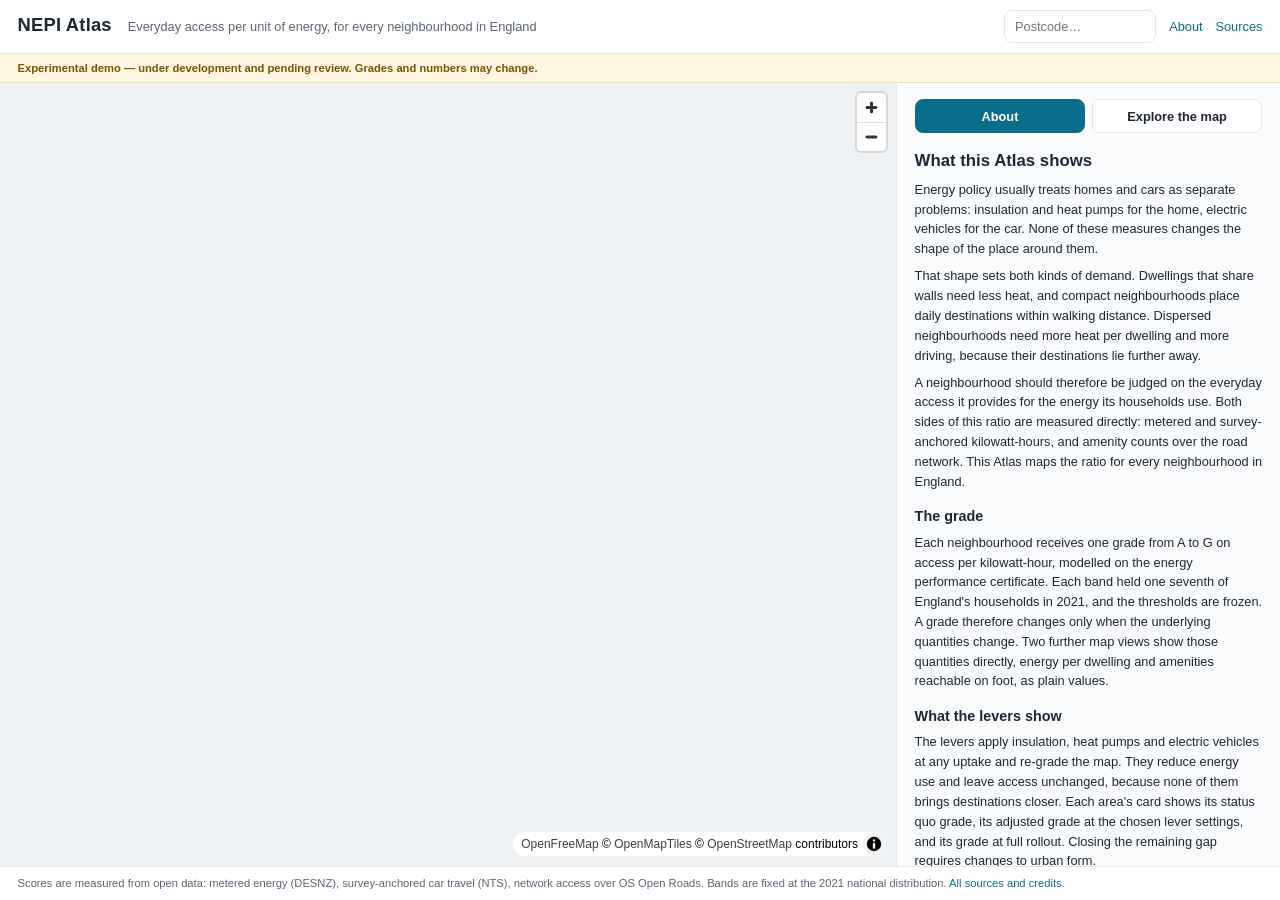
==== commit ee291b6d: "Atlas: bump the app.js cache-busting version so browsers fetch the new basemap code" ====
--- a/site/index.html
+++ b/site/index.html
@@ -87,6 +87,6 @@
 
 <script src="vendor/maplibre-gl.js"></script>
 <script src="vendor/pmtiles.js"></script>
-<script src="app.js?v=18"></script>
+<script src="app.js?v=19"></script>
 </body>
 </html>
